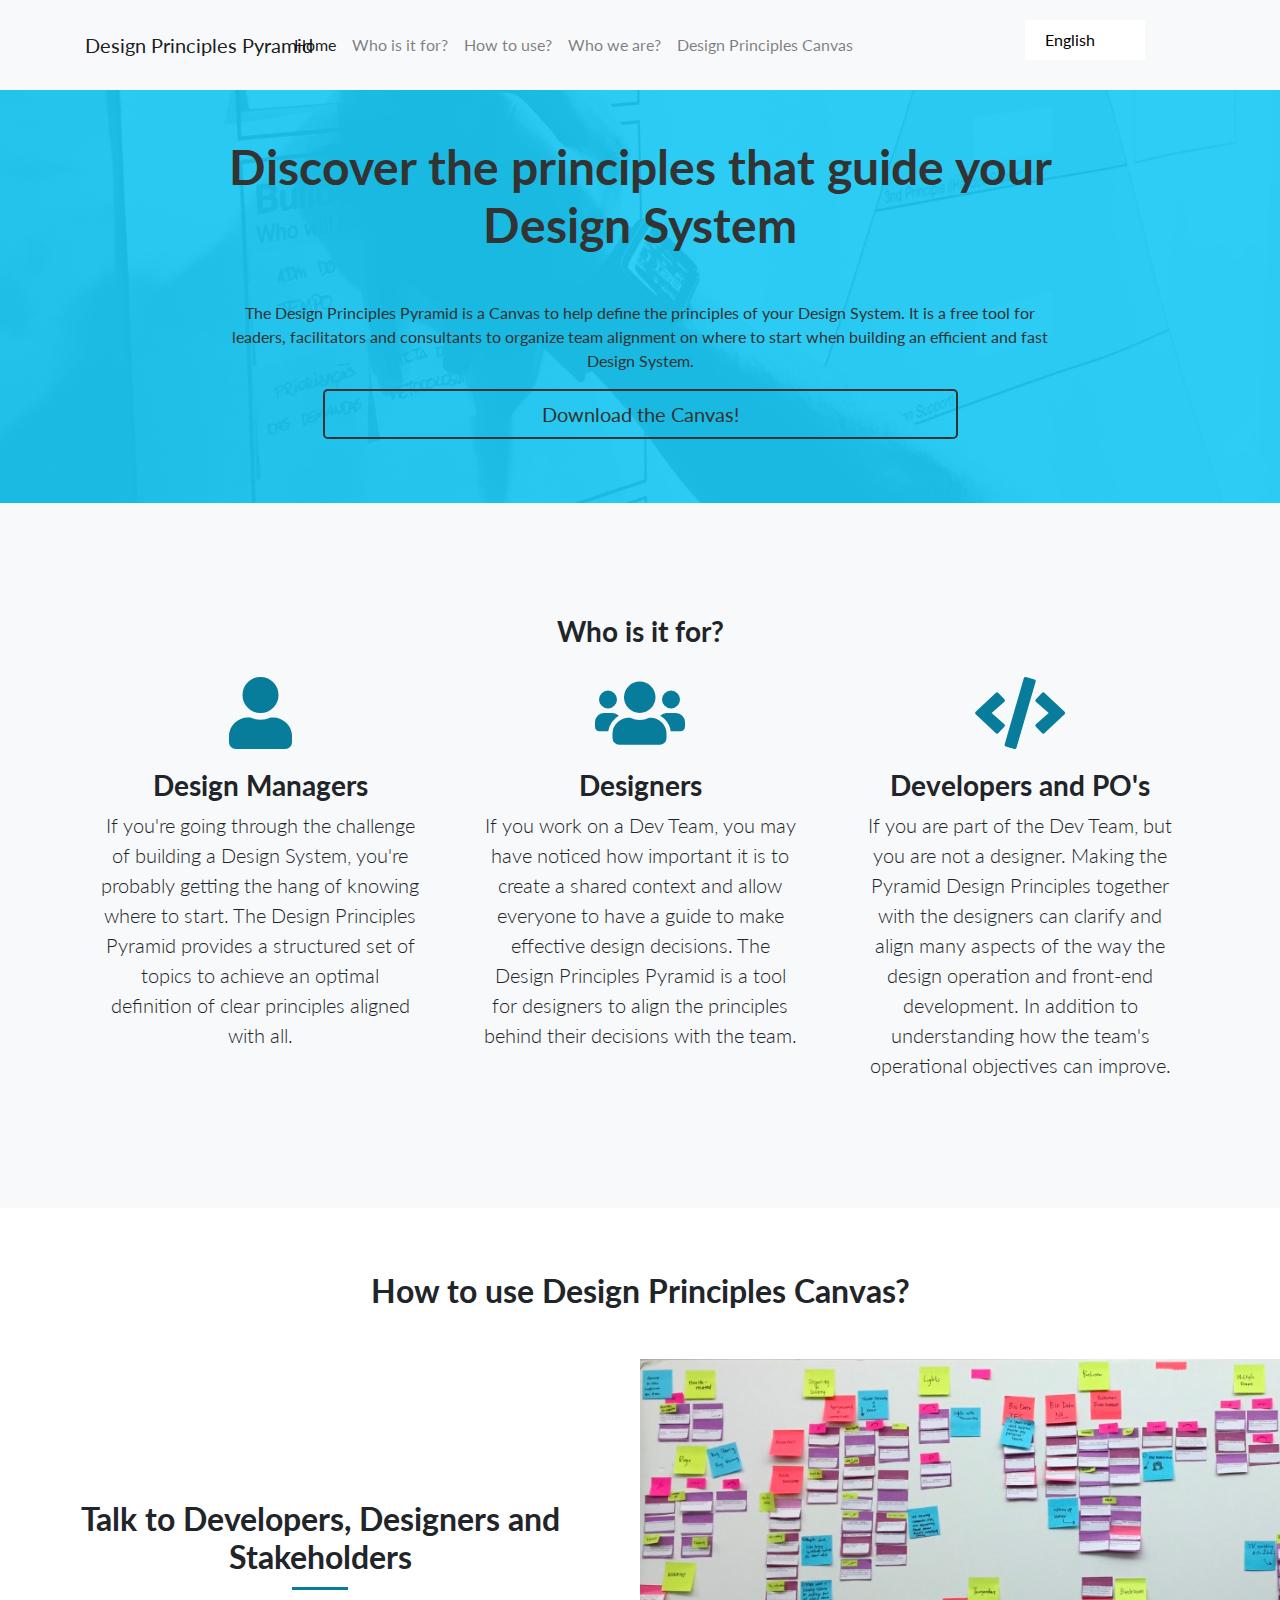
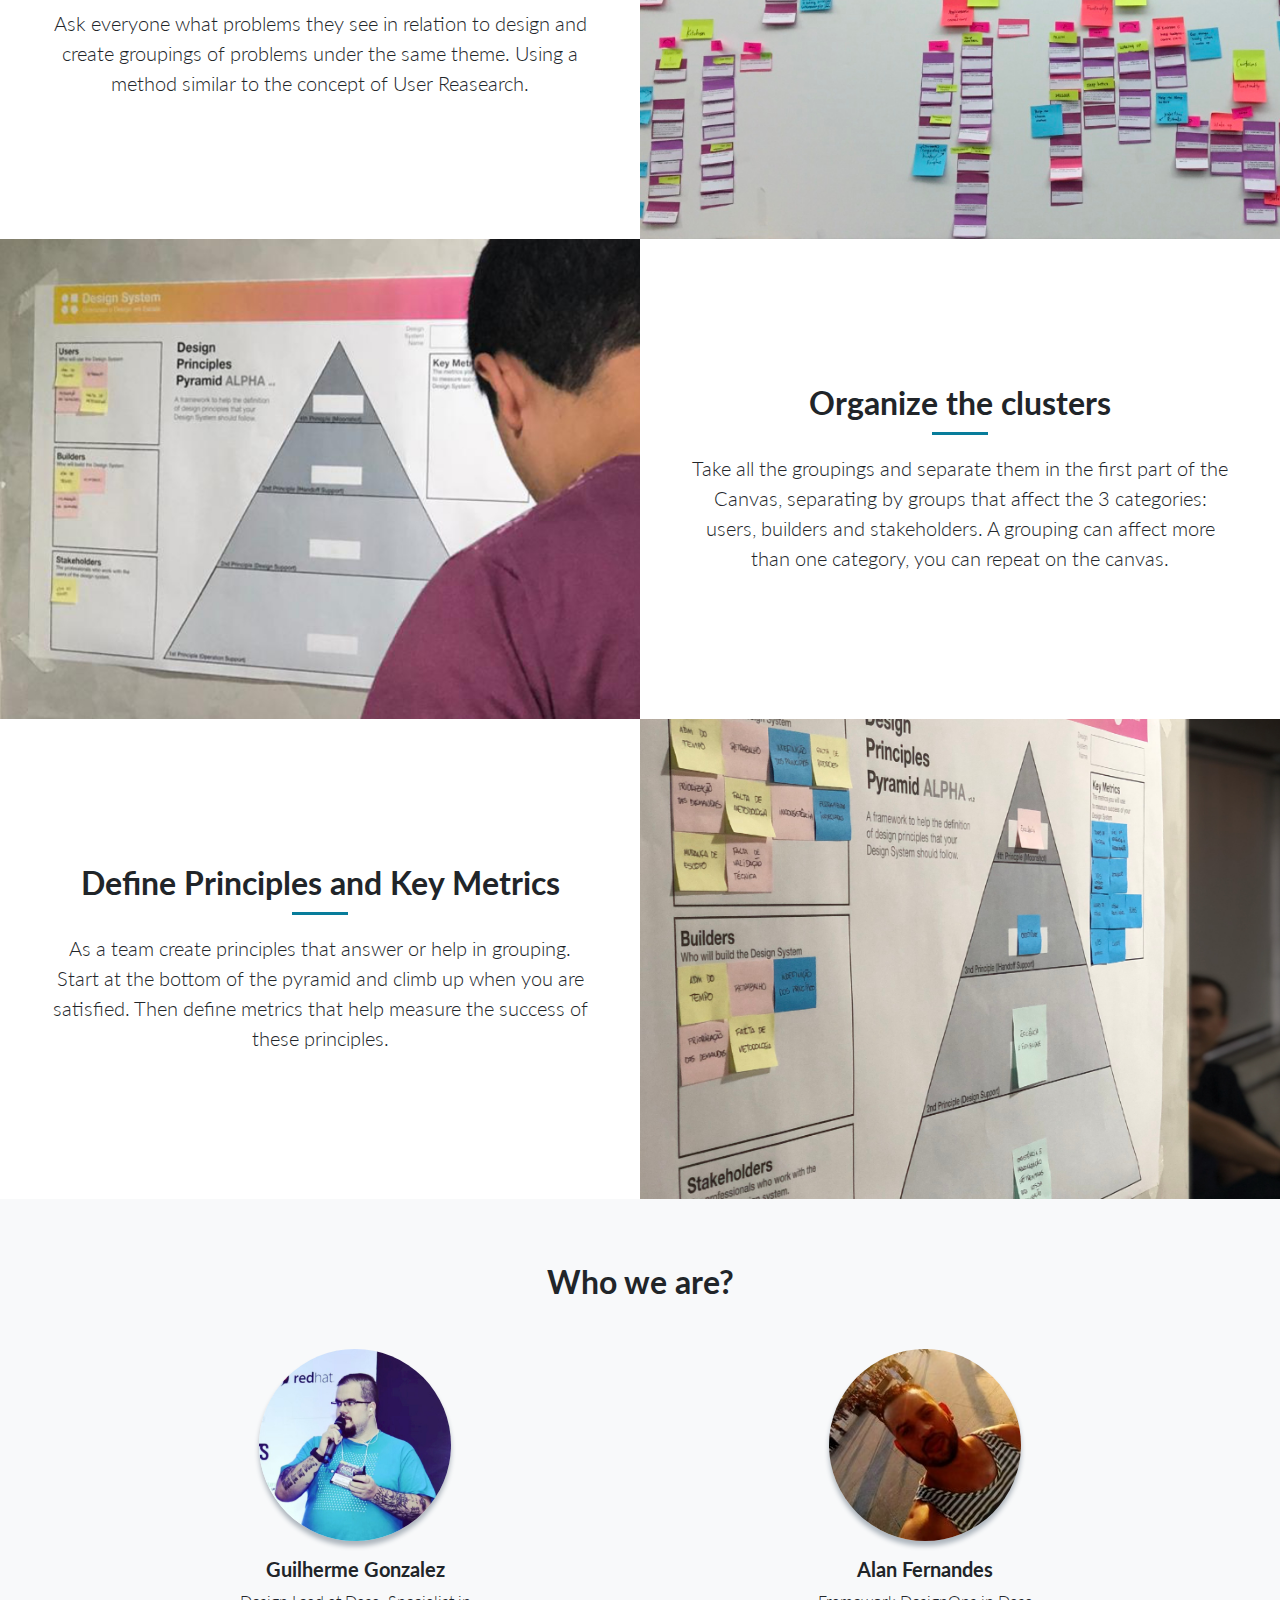
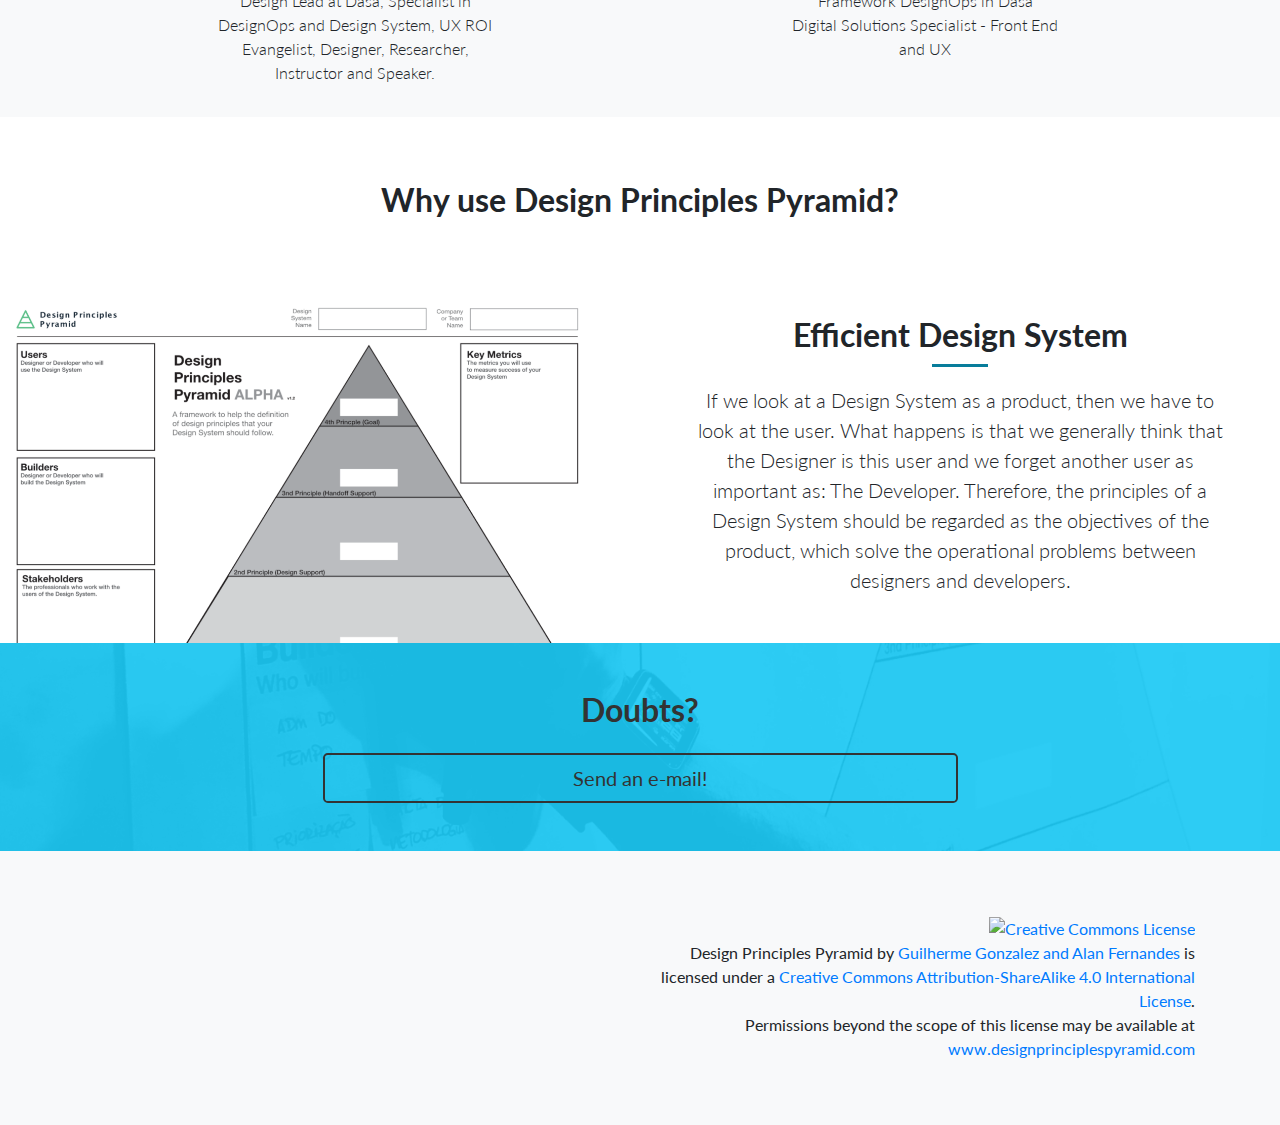
==== index-en.html @ 4b4b2356 "Small Typo Correction" ====
<!DOCTYPE html>
<html lang="en">

<head>

  <meta charset="utf-8">
  <meta name="viewport" content="width=device-width, initial-scale=1, shrink-to-fit=no">
  <meta name="description" content="">
  <meta name="author" content="">

  <title>Design Principles Pyramid</title>

  <!-- Bootstrap core CSS -->
  <link href="vendor/bootstrap/css/bootstrap.min.css" rel="stylesheet">

  <!-- Custom fonts for this template -->
  <link href="vendor/fontawesome-free/css/all.min.css" rel="stylesheet">
  <link href="vendor/simple-line-icons/css/simple-line-icons.css" rel="stylesheet" type="text/css">
  <link href="https://fonts.googleapis.com/css?family=Lato:300,400,700,300italic,400italic,700italic" rel="stylesheet" type="text/css">

  <!-- Custom styles for this template -->
  <link href="css/landing-page.min.css" rel="stylesheet">

</head>

<body>

  <!-- Navigation -->
  <nav class="navbar navbar-light bg-light static-top">
    <div class="container">
      
      <!-- START MENU NAVBAR -->
      <nav class="navbar navbar-expand-lg navbar-light bg-light">
          <a class="navbar-brand" href="#" title="Design Principles Pyramid">Design Principles Pyramid </a>

          <button class="navbar-toggler" type="button" data-toggle="collapse" data-target="#navbarNav" aria-controls="navbarNav" aria-expanded="false" aria-label="Toggle navigation">
            <span class="navbar-toggler-icon"></span>
          </button>
          <div class="collapse navbar-collapse" id="navbarNav">
            <ul class="navbar-nav">
              <li class="nav-item active">
                <a class="nav-link scroll" href="#Home" title="Home">Home <span class="sr-only">(current)</span></a>
              </li>
              <li class="nav-item">
                <a class="nav-link scroll" href="#WhoIsItFor" title="Who Is It For">Who is it for?</a>
              </li>
              <li class="nav-item">
                <a class="nav-link scroll" href="#RunTheTeamCanvas" title="Run The Team Canvas Session">How to use?</a>
              </li>
              <li class="nav-item">
                <a class="nav-link scroll" href="#WhoAreWe" title="Who are we">Who we are?</a>
              </li>
              <li class="nav-item">
                <a class="nav-link scroll" href="#DesignPrinciplesCanvas" title="Design Principles Canvas">Design Principles Canvas</a>
              </li>
            </ul>
          </div>          
          <ul class="languagepicker">
            <a href="index-en.html"><li>English</li></a>
            <a href="index.html"><li>Portuguese</li></a>
          </ul>
      </nav>
      <!-- END MENU NAVBAR -->

    </div>
  </nav>

  <!-- Masthead -->
  <header class="masthead text-white text-center" id="Home">
    <div class="overlay"></div>
    <div class="container">
      <div class="row">
        <div class="col-xl-9 mx-auto">
          <h1 class="mb-5">Discover the principles that guide your Design System</h1>
          <p>The Design Principles Pyramid is a Canvas to help define the principles of your Design System. It is a free tool for leaders, facilitators and consultants to organize team alignment on where to start when building an efficient and fast Design System.</p>     
        </div>
        <div class="col-md-10 col-lg-8 col-xl-7 mx-auto">
          <form>
            <div class="form-row">
              <div class="col-12 col-md-12">
                <a class="btn btn-block btn-lg btn-primary" target="_blank" href="https://www.dropbox.com/sh/3nd4alotofwkqlc/AADh7vKGrW1zFBI37bjqdGcra?dl=0">Download the Canvas!</a>
              </div>
            </div>
          </form>
        </div>
      </div>
    </div>
  </header>

  <!-- Icons Grid -->
  <section class="features-icons bg-light text-center" id="WhoIsItFor">
    <div class="container">
      <div class="row">
        <div class="col-lg-12">
            <h3>Who is it for?<br /></h3>
        </div>
      </div>
      <div class="row">
        <div class="col-lg-4">
          <div class="features-icons-item mx-auto mb-5 mb-lg-0 mb-lg-3">
            <div class="features-icons-icon d-flex">
              <i class="fas fa-user m-auto text-primary"></i>
            </div>
            <h3>Design Managers</h3>
            <p class="lead mb-0">If you're going through the challenge of building a Design System, you're probably getting the hang of knowing where to start. The Design Principles Pyramid provides a structured set of topics to achieve an optimal definition of clear principles aligned with all.</p>
          </div>
        </div>
        <div class="col-lg-4">
          <div class="features-icons-item mx-auto mb-5 mb-lg-0 mb-lg-3">
            <div class="features-icons-icon d-flex">
              <i class="fas fa-users m-auto text-primary"></i>
            </div>
            <h3>Designers</h3>
            <p class="lead mb-0">If you work on a Dev Team, you may have noticed how important it is to create a shared context and allow everyone to have a guide to make effective design decisions. The Design Principles Pyramid is a tool for designers to align the principles behind their decisions with the team.</p>
          </div>
        </div>
        <div class="col-lg-4">
          <div class="features-icons-item mx-auto mb-0 mb-lg-3">
            <div class="features-icons-icon d-flex">
              <i class="fas fa-code m-auto text-primary"></i>
            </div>
            <h3>Developers and PO's</h3>
            <p class="lead mb-0">If you are part of the Dev Team, but you are not a designer. Making the Pyramid Design Principles together with the designers can clarify and align many aspects of the way the design operation and front-end development. In addition to understanding how the team's operational objectives can improve.</p>
          </div>
        </div>
      </div>
    </div>
  </section>

  <!-- Image Showcases -->
  <section class="showcase text-center" id="RunTheTeamCanvas">
    <div class="container-fluid p-0">
        <h2 class="mb-5">How to use Design Principles Canvas?</h2>
      <div class="row no-gutters">
        <div class="col-lg-6 order-lg-2 text-white showcase-img" style="background-image: url('img/meeting1.jpg');"></div>
        <div class="col-lg-6 order-lg-1 my-auto showcase-text">
          <h2>Talk to Developers, Designers and Stakeholders<div class="makerline"></div></h2>
          <p class="lead mb-0">Ask everyone what problems they see in relation to design and create groupings of problems under the same theme. Using a method similar to the concept of User Reasearch.</p>
        </div>
      </div>
      <div class="row no-gutters">
        <div class="col-lg-6 text-white showcase-img" style="background-image: url('img/team.jpg');"></div>
        <div class="col-lg-6 my-auto showcase-text">
          <h2>Organize the clusters<div class="makerline"></div></h2>
          <p class="lead mb-0">Take all the groupings and separate them in the first part of the Canvas, separating by groups that affect the 3 categories: users, builders and stakeholders. A grouping can affect more than one category, you can repeat on the canvas.</p>
        </div>
      </div>
      <div class="row no-gutters">
        <div class="col-lg-6 order-lg-2 text-white showcase-img" style="background-image: url('img/training.jpg');"></div>
        <div class="col-lg-6 order-lg-1 my-auto showcase-text">
          <h2>Define Principles and Key Metrics<div class="makerline"></div></h2>
          <p class="lead mb-0">As a team create principles that answer or help in grouping. Start at the bottom of the pyramid and climb up when you are satisfied. Then define metrics that help measure the success of these principles.</p>
        </div>
      </div>
    </div>
  </section>

  <!-- Testimonials -->
  <section class="testimonials text-center bg-light" id="WhoAreWe">
    <div class="container">
      <h2 class="mb-5">Who we are?</h2>
      <div class="row">
        <div class="col-lg-6">
          <div class="testimonial-item mx-auto mb-5 mb-lg-0">
              <img class="img-fluid rounded-circle mb-3" src="img/gui.jpeg" alt="Guilherme Gonzalez">
              <h5>Guilherme Gonzalez</h5>
              <p class="font-weight-light mb-0">Design Lead at Dasa, Specialist in DesignOps and Design System, UX ROI Evangelist, Designer, Researcher, Instructor and Speaker.</p>
          </div>
        </div>
        <div class="col-lg-6">
          <div class="testimonial-item mx-auto mb-5 mb-lg-0">
            <img class="img-fluid rounded-circle mb-3" src="img/alan.jpeg" alt="Alan Fernandes">
            <h5>Alan Fernandes</h5>
            <p class="font-weight-light mb-0">Framework DesignOps in Dasa </br> Digital Solutions Specialist - Front End and UX</p>
          </div>
        </div>
        
      </div>
    </div>
  </section>

  <!-- Image Design Principles Canvas -->
  <section class="ds-canvas text-center" id="DesignPrinciplesCanvas">
      <div class="container-fluid p-0">
        <h2 class="mb-5">Why use Design Principles Pyramid?</h2>
        
        <div class="row no-gutters">
          <div class="col-lg-6 text-white showcase-img" style="background-image: url('img/dpp.png'); background-size: 90%; background-repeat: no-repeat; background-position: 10px 35px;"></div>
          <div class="col-lg-6 my-auto showcase-text">
            <h2>Efficient Design System<div class="makerline"></div></h2>
            <p class="lead mb-0">If we look at a Design System as a product, then we have to look at the user. What happens is that we generally think that the Designer is this user and we forget another user as important as: The Developer. Therefore, the principles of a Design System should be regarded as the objectives of the product, which solve the operational problems between designers and developers.</p>
          </div>
        </div>
       
      </div>
    </section>

  <!-- Call to Action -->
  <section class="call-to-action text-white text-center">
    <div class="overlay"></div>
    <div class="container">
      <div class="row">
        <div class="col-xl-9 mx-auto">
          <h2 class="mb-4">Doubts?</h2>
        </div>
        <div class="col-md-10 col-lg-8 col-xl-7 mx-auto">
          <form>
            <div class="form-row">
              <div class="col-12 col-md-12">
                <a href="mailto:guiperezgo@gmail.com" class="btn btn-block btn-lg btn-primary" target="_top">Send an e-mail!</a>              </div>
            </div>
          </form>
        </div>
      </div>
    </div>
  </section>

  <!-- Footer -->
  <footer class="footer bg-light">
    <div class="container">
      <div class="row">
        <div class="col-lg-6 h-100 text-center text-lg-left my-auto">
        </div>
        <div class="col-lg-6 h-100 text-center text-lg-right my-auto">
          <a rel="license" href="http://creativecommons.org/licenses/by-sa/4.0/"><img alt="Creative Commons License" style="border-width:0" src="https://i.creativecommons.org/l/by-sa/4.0/88x31.png" /></a><br /><span xmlns:dct="http://purl.org/dc/terms/" href="http://purl.org/dc/dcmitype/StillImage" property="dct:title" rel="dct:type">Design Principles Pyramid</span> by <a xmlns:cc="http://creativecommons.org/ns#" href="www.designprinciplespyramid.com" property="cc:attributionName" rel="cc:attributionURL">Guilherme Gonzalez and Alan Fernandes</a> is licensed under a <a rel="license" href="http://creativecommons.org/licenses/by-sa/4.0/">Creative Commons Attribution-ShareAlike 4.0 International License</a>.<br />Permissions beyond the scope of this license may be available at <a xmlns:cc="http://creativecommons.org/ns#" href="www.designprinciplespyramid.com" rel="cc:morePermissions">www.designprinciplespyramid.com</a>
        </div>
      </div>
    </div>
  </footer>


  <!-- Bootstrap core JavaScript -->
  <script>
      // Ancora Links for Menu Principal

      $(document).ready(function() {
        $(".scroll").click(function(e){
        event.preventDefault();
        $('html,body').animate({scrollTop:$(this.hash).offset().top},1000);
        });
      });

      
  </script>
    
  <script src="vendor/jquery/jquery.min.js"></script>
  <script src="vendor/bootstrap/js/bootstrap.bundle.min.js"></script>

  
</body>

</html>
---- vendor/simple-line-icons/css/simple-line-icons.css ----
@font-face {
  font-family: 'simple-line-icons';
  src: url('../fonts/Simple-Line-Icons.eot?v=2.4.0');
  src: url('../fonts/Simple-Line-Icons.eot?v=2.4.0#iefix') format('embedded-opentype'), url('../fonts/Simple-Line-Icons.woff2?v=2.4.0') format('woff2'), url('../fonts/Simple-Line-Icons.ttf?v=2.4.0') format('truetype'), url('../fonts/Simple-Line-Icons.woff?v=2.4.0') format('woff'), url('../fonts/Simple-Line-Icons.svg?v=2.4.0#simple-line-icons') format('svg');
  font-weight: normal;
  font-style: normal;
}
/*
 Use the following CSS code if you want to have a class per icon.
 Instead of a list of all class selectors, you can use the generic [class*="icon-"] selector, but it's slower:
*/
.icon-user,
.icon-people,
.icon-user-female,
.icon-user-follow,
.icon-user-following,
.icon-user-unfollow,
.icon-login,
.icon-logout,
.icon-emotsmile,
.icon-phone,
.icon-call-end,
.icon-call-in,
.icon-call-out,
.icon-map,
.icon-location-pin,
.icon-direction,
.icon-directions,
.icon-compass,
.icon-layers,
.icon-menu,
.icon-list,
.icon-options-vertical,
.icon-options,
.icon-arrow-down,
.icon-arrow-left,
.icon-arrow-right,
.icon-arrow-up,
.icon-arrow-up-circle,
.icon-arrow-left-circle,
.icon-arrow-right-circle,
.icon-arrow-down-circle,
.icon-check,
.icon-clock,
.icon-plus,
.icon-minus,
.icon-close,
.icon-event,
.icon-exclamation,
.icon-organization,
.icon-trophy,
.icon-screen-smartphone,
.icon-screen-desktop,
.icon-plane,
.icon-notebook,
.icon-mustache,
.icon-mouse,
.icon-magnet,
.icon-energy,
.icon-disc,
.icon-cursor,
.icon-cursor-move,
.icon-crop,
.icon-chemistry,
.icon-speedometer,
.icon-shield,
.icon-screen-tablet,
.icon-magic-wand,
.icon-hourglass,
.icon-graduation,
.icon-ghost,
.icon-game-controller,
.icon-fire,
.icon-eyeglass,
.icon-envelope-open,
.icon-envelope-letter,
.icon-bell,
.icon-badge,
.icon-anchor,
.icon-wallet,
.icon-vector,
.icon-speech,
.icon-puzzle,
.icon-printer,
.icon-present,
.icon-playlist,
.icon-pin,
.icon-picture,
.icon-handbag,
.icon-globe-alt,
.icon-globe,
.icon-folder-alt,
.icon-folder,
.icon-film,
.icon-feed,
.icon-drop,
.icon-drawer,
.icon-docs,
.icon-doc,
.icon-diamond,
.icon-cup,
.icon-calculator,
.icon-bubbles,
.icon-briefcase,
.icon-book-open,
.icon-basket-loaded,
.icon-basket,
.icon-bag,
.icon-action-undo,
.icon-action-redo,
.icon-wrench,
.icon-umbrella,
.icon-trash,
.icon-tag,
.icon-support,
.icon-frame,
.icon-size-fullscreen,
.icon-size-actual,
.icon-shuffle,
.icon-share-alt,
.icon-share,
.icon-rocket,
.icon-question,
.icon-pie-chart,
.icon-pencil,
.icon-note,
.icon-loop,
.icon-home,
.icon-grid,
.icon-graph,
.icon-microphone,
.icon-music-tone-alt,
.icon-music-tone,
.icon-earphones-alt,
.icon-earphones,
.icon-equalizer,
.icon-like,
.icon-dislike,
.icon-control-start,
.icon-control-rewind,
.icon-control-play,
.icon-control-pause,
.icon-control-forward,
.icon-control-end,
.icon-volume-1,
.icon-volume-2,
.icon-volume-off,
.icon-calendar,
.icon-bulb,
.icon-chart,
.icon-ban,
.icon-bubble,
.icon-camrecorder,
.icon-camera,
.icon-cloud-download,
.icon-cloud-upload,
.icon-envelope,
.icon-eye,
.icon-flag,
.icon-heart,
.icon-info,
.icon-key,
.icon-link,
.icon-lock,
.icon-lock-open,
.icon-magnifier,
.icon-magnifier-add,
.icon-magnifier-remove,
.icon-paper-clip,
.icon-paper-plane,
.icon-power,
.icon-refresh,
.icon-reload,
.icon-settings,
.icon-star,
.icon-symbol-female,
.icon-symbol-male,
.icon-target,
.icon-credit-card,
.icon-paypal,
.icon-social-tumblr,
.icon-social-twitter,
.icon-social-facebook,
.icon-social-instagram,
.icon-social-linkedin,
.icon-social-pinterest,
.icon-social-github,
.icon-social-google,
.icon-social-reddit,
.icon-social-skype,
.icon-social-dribbble,
.icon-social-behance,
.icon-social-foursqare,
.icon-social-soundcloud,
.icon-social-spotify,
.icon-social-stumbleupon,
.icon-social-youtube,
.icon-social-dropbox,
.icon-social-vkontakte,
.icon-social-steam {
  font-family: 'simple-line-icons';
  speak: none;
  font-style: normal;
  font-weight: normal;
  font-variant: normal;
  text-transform: none;
  line-height: 1;
  /* Better Font Rendering =========== */
  -webkit-font-smoothing: antialiased;
  -moz-osx-font-smoothing: grayscale;
}
.icon-user:before {
  content: "\e005";
}
.icon-people:before {
  content: "\e001";
}
.icon-user-female:before {
  content: "\e000";
}
.icon-user-follow:before {
  content: "\e002";
}
.icon-user-following:before {
  content: "\e003";
}
.icon-user-unfollow:before {
  content: "\e004";
}
.icon-login:before {
  content: "\e066";
}
.icon-logout:before {
  content: "\e065";
}
.icon-emotsmile:before {
  content: "\e021";
}
.icon-phone:before {
  content: "\e600";
}
.icon-call-end:before {
  content: "\e048";
}
.icon-call-in:before {
  content: "\e047";
}
.icon-call-out:before {
  content: "\e046";
}
.icon-map:before {
  content: "\e033";
}
.icon-location-pin:before {
  content: "\e096";
}
.icon-direction:before {
  content: "\e042";
}
.icon-directions:before {
  content: "\e041";
}
.icon-compass:before {
  content: "\e045";
}
.icon-layers:before {
  content: "\e034";
}
.icon-menu:before {
  content: "\e601";
}
.icon-list:before {
  content: "\e067";
}
.icon-options-vertical:before {
  content: "\e602";
}
.icon-options:before {
  content: "\e603";
}
.icon-arrow-down:before {
  content: "\e604";
}
.icon-arrow-left:before {
  content: "\e605";
}
.icon-arrow-right:before {
  content: "\e606";
}
.icon-arrow-up:before {
  content: "\e607";
}
.icon-arrow-up-circle:before {
  content: "\e078";
}
.icon-arrow-left-circle:before {
  content: "\e07a";
}
.icon-arrow-right-circle:before {
  content: "\e079";
}
.icon-arrow-down-circle:before {
  content: "\e07b";
}
.icon-check:before {
  content: "\e080";
}
.icon-clock:before {
  content: "\e081";
}
.icon-plus:before {
  content: "\e095";
}
.icon-minus:before {
  content: "\e615";
}
.icon-close:before {
  content: "\e082";
}
.icon-event:before {
  content: "\e619";
}
.icon-exclamation:before {
  content: "\e617";
}
.icon-organization:before {
  content: "\e616";
}
.icon-trophy:before {
  content: "\e006";
}
.icon-screen-smartphone:before {
  content: "\e010";
}
.icon-screen-desktop:before {
  content: "\e011";
}
.icon-plane:before {
  content: "\e012";
}
.icon-notebook:before {
  content: "\e013";
}
.icon-mustache:before {
  content: "\e014";
}
.icon-mouse:before {
  content: "\e015";
}
.icon-magnet:before {
  content: "\e016";
}
.icon-energy:before {
  content: "\e020";
}
.icon-disc:before {
  content: "\e022";
}
.icon-cursor:before {
  content: "\e06e";
}
.icon-cursor-move:before {
  content: "\e023";
}
.icon-crop:before {
  content: "\e024";
}
.icon-chemistry:before {
  content: "\e026";
}
.icon-speedometer:before {
  content: "\e007";
}
.icon-shield:before {
  content: "\e00e";
}
.icon-screen-tablet:before {
  content: "\e00f";
}
.icon-magic-wand:before {
  content: "\e017";
}
.icon-hourglass:before {
  content: "\e018";
}
.icon-graduation:before {
  content: "\e019";
}
.icon-ghost:before {
  content: "\e01a";
}
.icon-game-controller:before {
  content: "\e01b";
}
.icon-fire:before {
  content: "\e01c";
}
.icon-eyeglass:before {
  content: "\e01d";
}
.icon-envelope-open:before {
  content: "\e01e";
}
.icon-envelope-letter:before {
  content: "\e01f";
}
.icon-bell:before {
  content: "\e027";
}
.icon-badge:before {
  content: "\e028";
}
.icon-anchor:before {
  content: "\e029";
}
.icon-wallet:before {
  content: "\e02a";
}
.icon-vector:before {
  content: "\e02b";
}
.icon-speech:before {
  content: "\e02c";
}
.icon-puzzle:before {
  content: "\e02d";
}
.icon-printer:before {
  content: "\e02e";
}
.icon-present:before {
  content: "\e02f";
}
.icon-playlist:before {
  content: "\e030";
}
.icon-pin:before {
  content: "\e031";
}
.icon-picture:before {
  content: "\e032";
}
.icon-handbag:before {
  content: "\e035";
}
.icon-globe-alt:before {
  content: "\e036";
}
.icon-globe:before {
  content: "\e037";
}
.icon-folder-alt:before {
  content: "\e039";
}
.icon-folder:before {
  content: "\e089";
}
.icon-film:before {
  content: "\e03a";
}
.icon-feed:before {
  content: "\e03b";
}
.icon-drop:before {
  content: "\e03e";
}
.icon-drawer:before {
  content: "\e03f";
}
.icon-docs:before {
  content: "\e040";
}
.icon-doc:before {
  content: "\e085";
}
.icon-diamond:before {
  content: "\e043";
}
.icon-cup:before {
  content: "\e044";
}
.icon-calculator:before {
  content: "\e049";
}
.icon-bubbles:before {
  content: "\e04a";
}
.icon-briefcase:before {
  content: "\e04b";
}
.icon-book-open:before {
  content: "\e04c";
}
.icon-basket-loaded:before {
  content: "\e04d";
}
.icon-basket:before {
  content: "\e04e";
}
.icon-bag:before {
  content: "\e04f";
}
.icon-action-undo:before {
  content: "\e050";
}
.icon-action-redo:before {
  content: "\e051";
}
.icon-wrench:before {
  content: "\e052";
}
.icon-umbrella:before {
  content: "\e053";
}
.icon-trash:before {
  content: "\e054";
}
.icon-tag:before {
  content: "\e055";
}
.icon-support:before {
  content: "\e056";
}
.icon-frame:before {
  content: "\e038";
}
.icon-size-fullscreen:before {
  content: "\e057";
}
.icon-size-actual:before {
  content: "\e058";
}
.icon-shuffle:before {
  content: "\e059";
}
.icon-share-alt:before {
  content: "\e05a";
}
.icon-share:before {
  content: "\e05b";
}
.icon-rocket:before {
  content: "\e05c";
}
.icon-question:before {
  content: "\e05d";
}
.icon-pie-chart:before {
  content: "\e05e";
}
.icon-pencil:before {
  content: "\e05f";
}
.icon-note:before {
  content: "\e060";
}
.icon-loop:before {
  content: "\e064";
}
.icon-home:before {
  content: "\e069";
}
.icon-grid:before {
  content: "\e06a";
}
.icon-graph:before {
  content: "\e06b";
}
.icon-microphone:before {
  content: "\e063";
}
.icon-music-tone-alt:before {
  content: "\e061";
}
.icon-music-tone:before {
  content: "\e062";
}
.icon-earphones-alt:before {
  content: "\e03c";
}
.icon-earphones:before {
  content: "\e03d";
}
.icon-equalizer:before {
  content: "\e06c";
}
.icon-like:before {
  content: "\e068";
}
.icon-dislike:before {
  content: "\e06d";
}
.icon-control-start:before {
  content: "\e06f";
}
.icon-control-rewind:before {
  content: "\e070";
}
.icon-control-play:before {
  content: "\e071";
}
.icon-control-pause:before {
  content: "\e072";
}
.icon-control-forward:before {
  content: "\e073";
}
.icon-control-end:before {
  content: "\e074";
}
.icon-volume-1:before {
  content: "\e09f";
}
.icon-volume-2:before {
  content: "\e0a0";
}
.icon-volume-off:before {
  content: "\e0a1";
}
.icon-calendar:before {
  content: "\e075";
}
.icon-bulb:before {
  content: "\e076";
}
.icon-chart:before {
  content: "\e077";
}
.icon-ban:before {
  content: "\e07c";
}
.icon-bubble:before {
  content: "\e07d";
}
.icon-camrecorder:before {
  content: "\e07e";
}
.icon-camera:before {
  content: "\e07f";
}
.icon-cloud-download:before {
  content: "\e083";
}
.icon-cloud-upload:before {
  content: "\e084";
}
.icon-envelope:before {
  content: "\e086";
}
.icon-eye:before {
  content: "\e087";
}
.icon-flag:before {
  content: "\e088";
}
.icon-heart:before {
  content: "\e08a";
}
.icon-info:before {
  content: "\e08b";
}
.icon-key:before {
  content: "\e08c";
}
.icon-link:before {
  content: "\e08d";
}
.icon-lock:before {
  content: "\e08e";
}
.icon-lock-open:before {
  content: "\e08f";
}
.icon-magnifier:before {
  content: "\e090";
}
.icon-magnifier-add:before {
  content: "\e091";
}
.icon-magnifier-remove:before {
  content: "\e092";
}
.icon-paper-clip:before {
  content: "\e093";
}
.icon-paper-plane:before {
  content: "\e094";
}
.icon-power:before {
  content: "\e097";
}
.icon-refresh:before {
  content: "\e098";
}
.icon-reload:before {
  content: "\e099";
}
.icon-settings:before {
  content: "\e09a";
}
.icon-star:before {
  content: "\e09b";
}
.icon-symbol-female:before {
  content: "\e09c";
}
.icon-symbol-male:before {
  content: "\e09d";
}
.icon-target:before {
  content: "\e09e";
}
.icon-credit-card:before {
  content: "\e025";
}
.icon-paypal:before {
  content: "\e608";
}
.icon-social-tumblr:before {
  content: "\e00a";
}
.icon-social-twitter:before {
  content: "\e009";
}
.icon-social-facebook:before {
  content: "\e00b";
}
.icon-social-instagram:before {
  content: "\e609";
}
.icon-social-linkedin:before {
  content: "\e60a";
}
.icon-social-pinterest:before {
  content: "\e60b";
}
.icon-social-github:before {
  content: "\e60c";
}
.icon-social-google:before {
  content: "\e60d";
}
.icon-social-reddit:before {
  content: "\e60e";
}
.icon-social-skype:before {
  content: "\e60f";
}
.icon-social-dribbble:before {
  content: "\e00d";
}
.icon-social-behance:before {
  content: "\e610";
}
.icon-social-foursqare:before {
  content: "\e611";
}
.icon-social-soundcloud:before {
  content: "\e612";
}
.icon-social-spotify:before {
  content: "\e613";
}
.icon-social-stumbleupon:before {
  content: "\e614";
}
.icon-social-youtube:before {
  content: "\e008";
}
.icon-social-dropbox:before {
  content: "\e00c";
}
.icon-social-vkontakte:before {
  content: "\e618";
}
.icon-social-steam:before {
  content: "\e620";
}
---- css/landing-page.min.css ----
/*!
 * Content Design Principles - SAO PAULO / BRASIL  - Landing Page v1.0
 * Copyright 2019 Design Principles
 * Autors: ALAN FERNANDES E GUILHERME GONZALEZ
 */
 body {
    font-family: Lato,'Helvetica Neue',Helvetica,Arial,sans-serif
}

h1,h2,h3,h4,h5,h6 {
    font-family: Lato,'Helvetica Neue',Helvetica,Arial,sans-serif;
    font-weight: 700
}

header.masthead {
    position: relative;
    background-color: #18C9F5;
    padding-bottom: 8rem;
}

header.masthead .overlay {
    position: absolute;
    background-color: #18C9F5;
    height: 100%;
    width: 100%;
    top: 0;
    left: 0;
    opacity: 0.1;
    background: url(../img/bg-banner-1.png) no-repeat center center;
    background-size: cover;
}

header.masthead h1 {
    font-size: 2rem;
    color: #333333;
}

header.masthead p{
    color: #333333;
}

.languagepicker {
	background-color: #FFF;
	display: inline-block;
	padding: 0;
	height: 40px;
	overflow: hidden;
	transition: all .3s ease;
	margin: 0 50px 10px 0;
	vertical-align: top;
	float: left;
}

.languagepicker:hover {
	/* don't forget the 1px border */
	height: 81px;
}

.languagepicker a{
	color: #000;
	text-decoration: none;
}

.languagepicker li {
	display: block;
	padding: 0px 20px;
	line-height: 40px;
	border-top: 1px solid #EEE;
}

.languagepicker li:hover{
	background-color: #EEE;
}

.languagepicker a:first-child li {
	border: none;
	background: #FFF !important;
}

.languagepicker li img {
	margin-right: 5px;
}

.roundborders {
	border-radius: 5px;
}

.large:hover {
	/* 
	don't forget the 1px border!
	The first language is 40px heigh, 
	the others are 41px
	*/
	height: 245px;
}

.form-control-lg {
    height: calc(1.5em + 1rem + 4px);
    padding: 0.5rem 1rem;
    font-size: 1.25rem;
    line-height: 1.5;
    border-radius: .3rem;
    border: 2px solid #333;
}

@media (min-width: 1382px)  {
    header.masthead {
        padding-top:12rem;
        padding-bottom: 12rem
    }

    header.masthead h1 {
        font-size: 3rem
    }

    .bg-light {
        background-color: #f8f9fa!important;
        padding: 0px;
        width: 100%;
        padding: 10px 0px;
    }
    
    .navbar-light .navbar-brand {
        color: rgba(0,0,0,.9);
        width: 185px;
    }
    
    .navbar-light .navbar-toggler{
        border: 0px;
    }

    .showcase .showcase-text, .ds-canvas .showcase-text  {
        padding:7rem
    }
}

@media (min-width: 320px)  {
    header.masthead {
        padding-top: 3rem;
        padding-bottom: 4rem;
    }

    header.masthead h1 {
        font-size: 3rem
    }

    .bg-light {
        background-color: #f8f9fa!important;
        padding: 0px;
        width: 100%;
        padding: 10px 0px;
    }
    
    .navbar-light .navbar-brand {
        color: rgba(0,0,0,.9);
        width: 185px;
    }
    
    .navbar-light .navbar-toggler{
        border: 0px;
    }

    .showcase .showcase-text, .ds-canvas .showcase-text  {
        padding:7rem
    }

    #DesignPrinciplesCanvas .showcase-img{
        background-image: url(img/team-canvas.png);
        background-size: 94% !important;
        background-repeat: no-repeat;
        background-position: 10px 35px;
        min-height: 17rem;
    }

    .showcase, .ds-canvas {
        padding-top: 4rem !important;
    }

    .testimonials {
        padding-top: 4rem;
        padding-bottom: 2rem;
    }

    .call-to-action {
        position: relative;
        background-color: #18C9F5;
        background-size: cover;
        padding-top: 3rem;
        padding-bottom: 3rem;
    }

}

.showcase .showcase-text, .ds-canvas .showcase-text {
    padding: 3rem
}

.showcase .showcase-img, .ds-canvas .showcase-img {
    min-height: 30rem;
    background-size: cover
}

.features-icons {
    padding-top: 7rem;
    padding-bottom: 7rem
}

.features-icons .features-icons-item {
    max-width: 20rem
}

.features-icons .features-icons-item .features-icons-icon {
    height: 7rem
}

.features-icons .features-icons-item .features-icons-icon i {
    font-size: 4.5rem
}

.features-icons .features-icons-item:hover .features-icons-icon i {
    font-size: 5rem
}

.testimonials .testimonial-item {
    max-width: 18rem
}

.testimonials .testimonial-item img {
    max-width: 12rem;
    -webkit-box-shadow: 0 5px 5px 0 #adb5bd;
    box-shadow: 0 5px 5px 0 #adb5bd
}

.call-to-action .overlay {position: absolute;background-color: #18C9F5;height: 100%;width: 100%;top: 0;left: 0;opacity: 0.1;background: url(../img/bg-banner-1.png) no-repeat center center;background-size: cover;}

footer.footer {
    padding-top: 4rem;
    padding-bottom: 4rem
}


/* AJUSTES ESPECIFICOS */
.btn-primary {
    color: #333;
    background-color: transparent;
    border: 2px solid #333;
}

.btn-primary:hover {
    color: #fff;
    background-color: #087D9B;
    border-color: #087D9B;
}

.text-primary {
    color: #087D9B !important;
}

.showcase .showcase-text .makerline, .ds-canvas .showcase-text .makerline{
    background-color: #087D9B;
    width: 56px;
    height: 3px;
    margin-top: 10px !important;
    margin-bottom: 18px !important;
    margin: 0 auto;
}

.call-to-action .mb-4, .call-to-action .my-4 {
    margin-bottom: 1.5rem!important;
    color: #333;
}

.footer .list-inline{
    display: none;
}

.footer .list-inline a{
    color: #333;
}

@media (min-width: 1380px)  {

    .navbar-light .navbar-brand {
        color: rgba(0,0,0,.9);
        width: 231px;
        margin-right: 80px;
    }

    .navbar-light .navbar-toggler{
        border: inherit;
    }

    .bg-light {
        width: 100%;
    }

    header.masthead {
        padding-top: 12rem;
        padding-bottom: 12rem;
    }

    #DesignPrinciplesCanvas .showcase-img{
        background-image: url(img/team-canvas.png);
        background-repeat: no-repeat;
        background-position: 10px 35px;
        height: 500px;
    }

    .ds-canvas {
        padding-top: 7rem !important;
        padding-bottom: 5rem;
        min-height: 800px !important;
    }

    .call-to-action {
        position: relative;
        background-color: #18C9F5;
        background-size: cover;
        padding-top: 7rem;
        padding-bottom: 7rem;
    }

    .testimonials {
        padding-top: 4rem;
        padding-bottom: 2rem;
    }

}
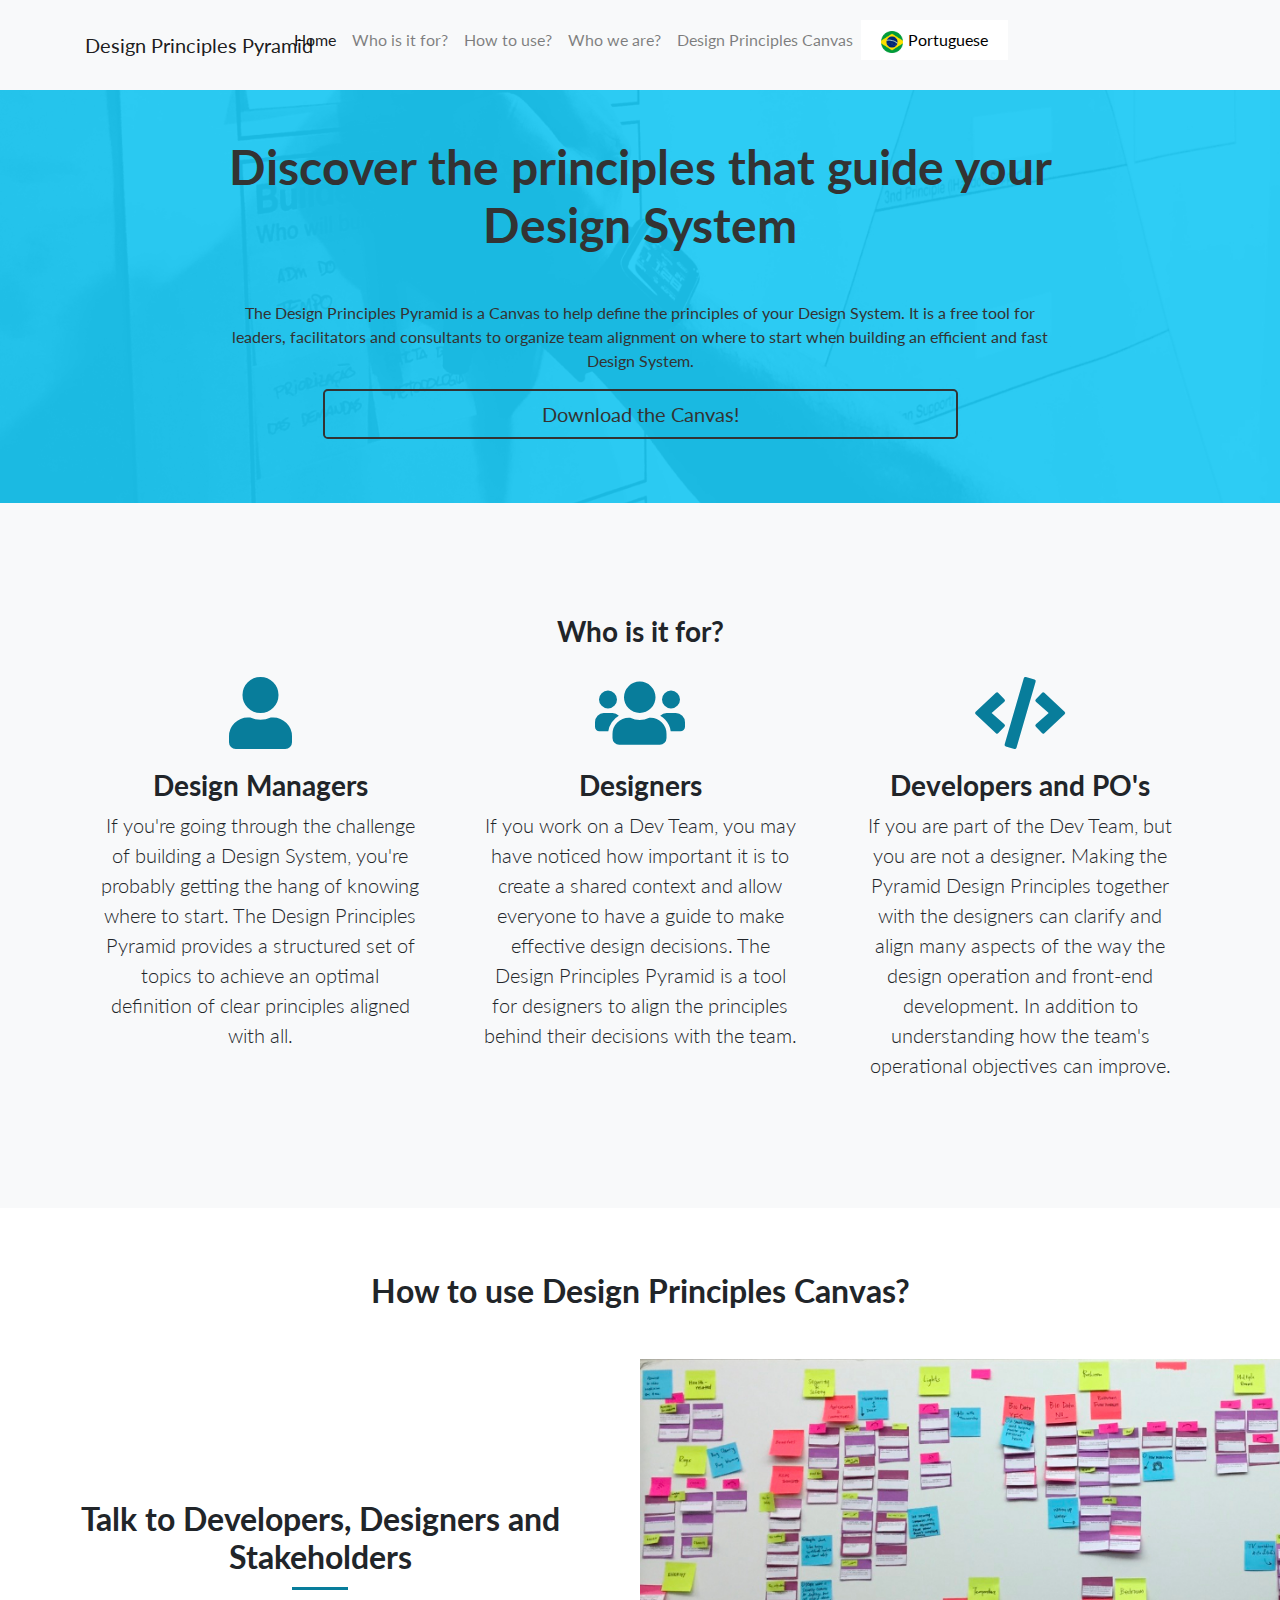
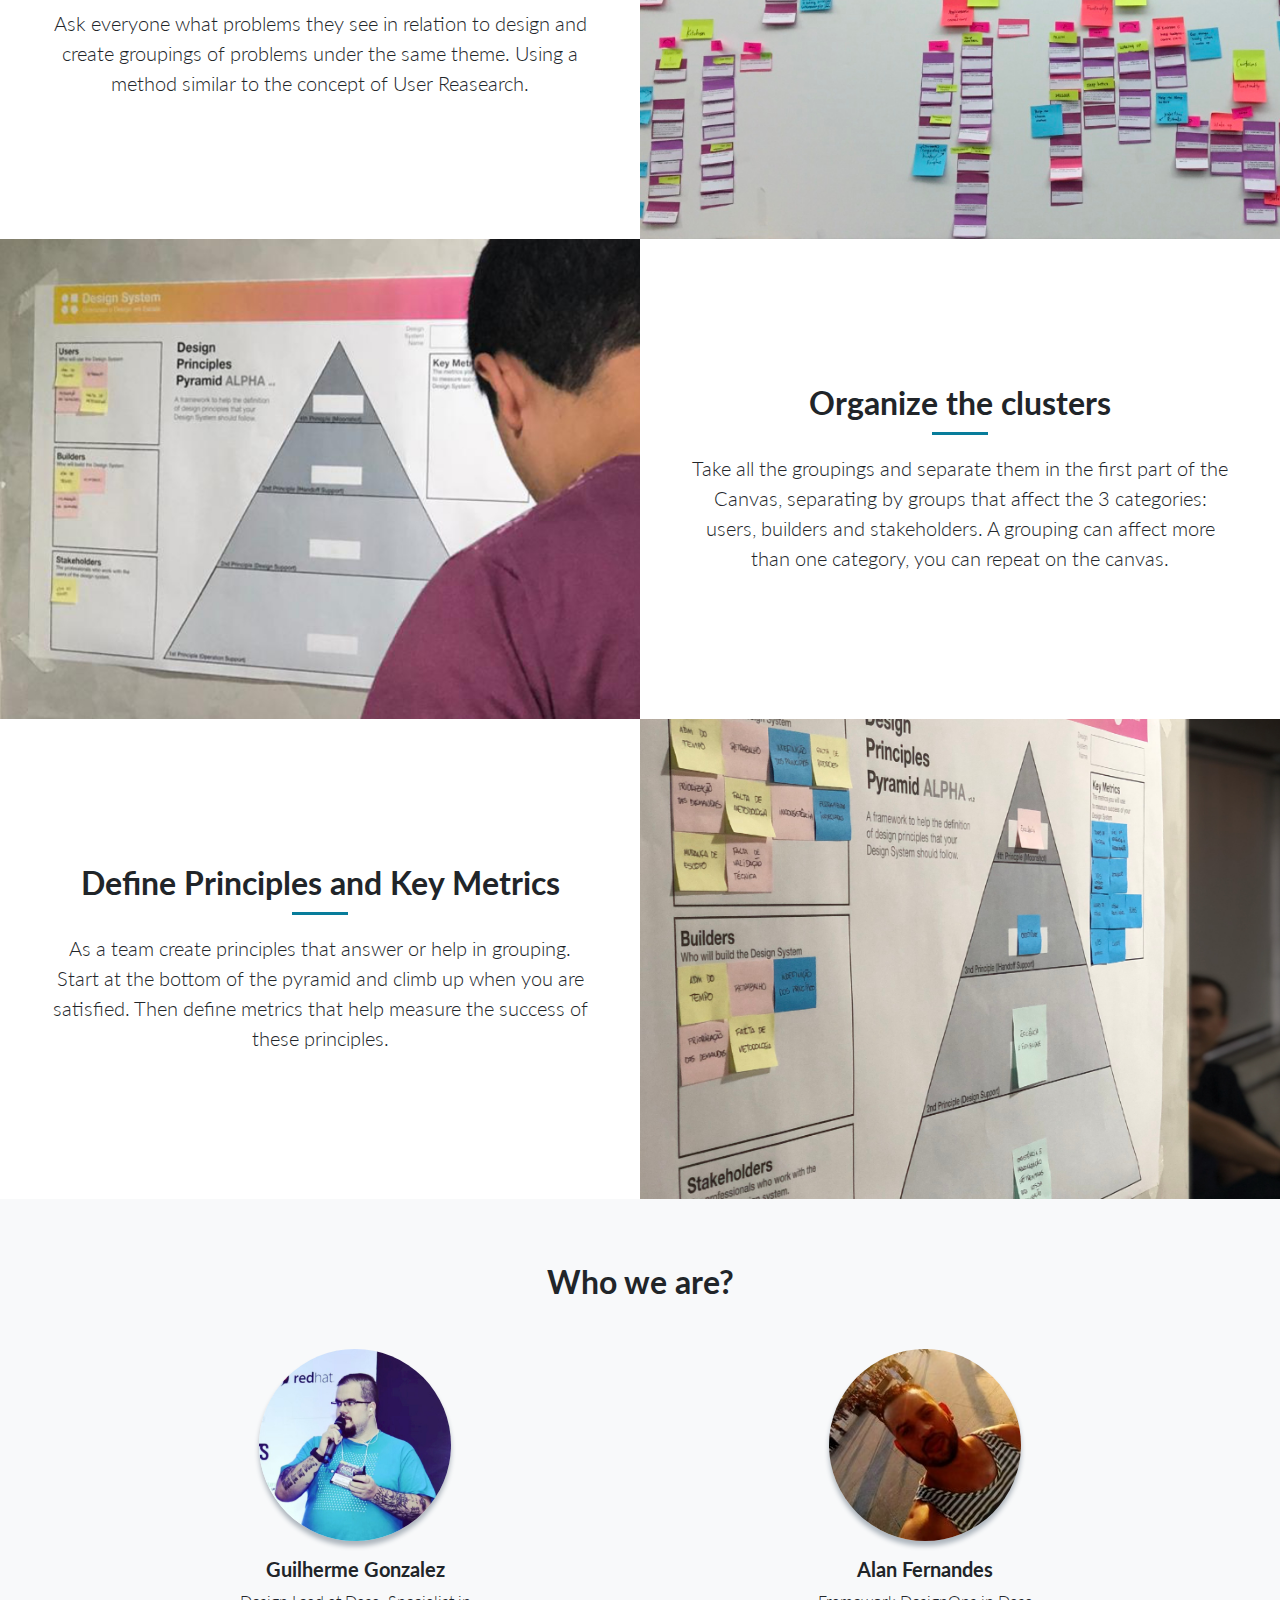
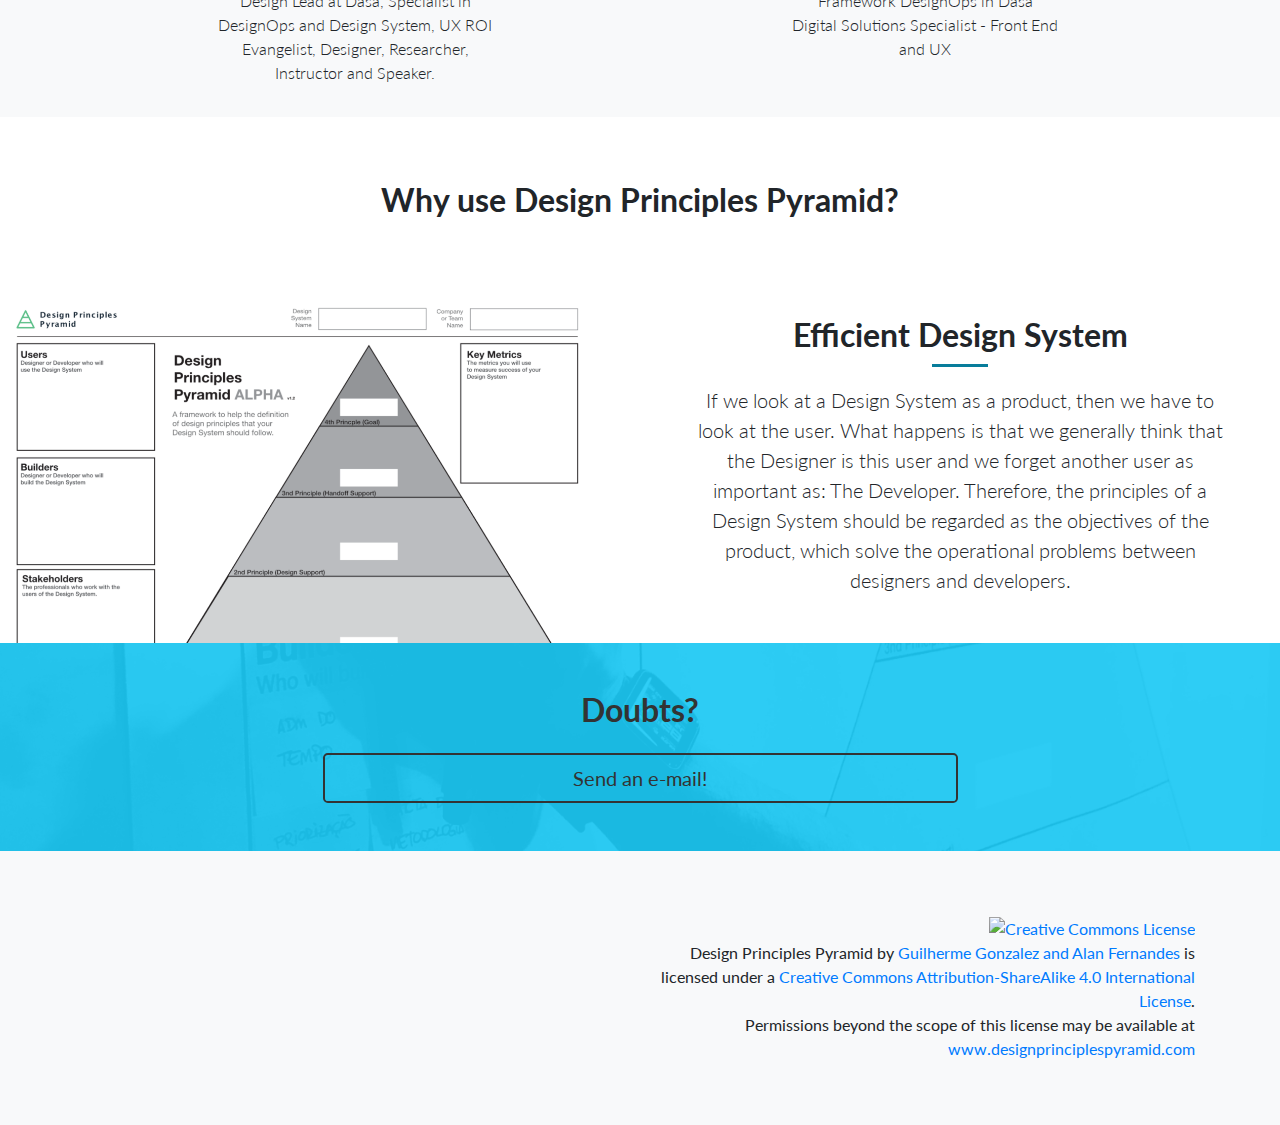
==== commit 0671e1d8: "flags and mobile fix" ====
--- a/index-en.html
+++ b/index-en.html
@@ -53,12 +53,11 @@
               <li class="nav-item">
                 <a class="nav-link scroll" href="#DesignPrinciplesCanvas" title="Design Principles Canvas">Design Principles Canvas</a>
               </li>
+              <ul class="languagepicker">
+                <a href="index.html"><li><img src="img/br.png"/>Portuguese</li></a>
+              </ul>
             </ul>
           </div>          
-          <ul class="languagepicker">
-            <a href="index-en.html"><li>English</li></a>
-            <a href="index.html"><li>Portuguese</li></a>
-          </ul>
       </nav>
       <!-- END MENU NAVBAR -->
 
--- a/css/landing-page.min.css
+++ b/css/landing-page.min.css
@@ -44,16 +44,9 @@
 	display: inline-block;
 	padding: 0;
 	height: 40px;
-	overflow: hidden;
-	transition: all .3s ease;
 	margin: 0 50px 10px 0;
 	vertical-align: top;
-	float: left;
-}
-
-.languagepicker:hover {
-	/* don't forget the 1px border */
-	height: 81px;
+	float: right;
 }
 
 .languagepicker a{
@@ -78,7 +71,8 @@
 }
 
 .languagepicker li img {
-	margin-right: 5px;
+    margin-right: 5px;
+    height: 22px;
 }
 
 .roundborders {
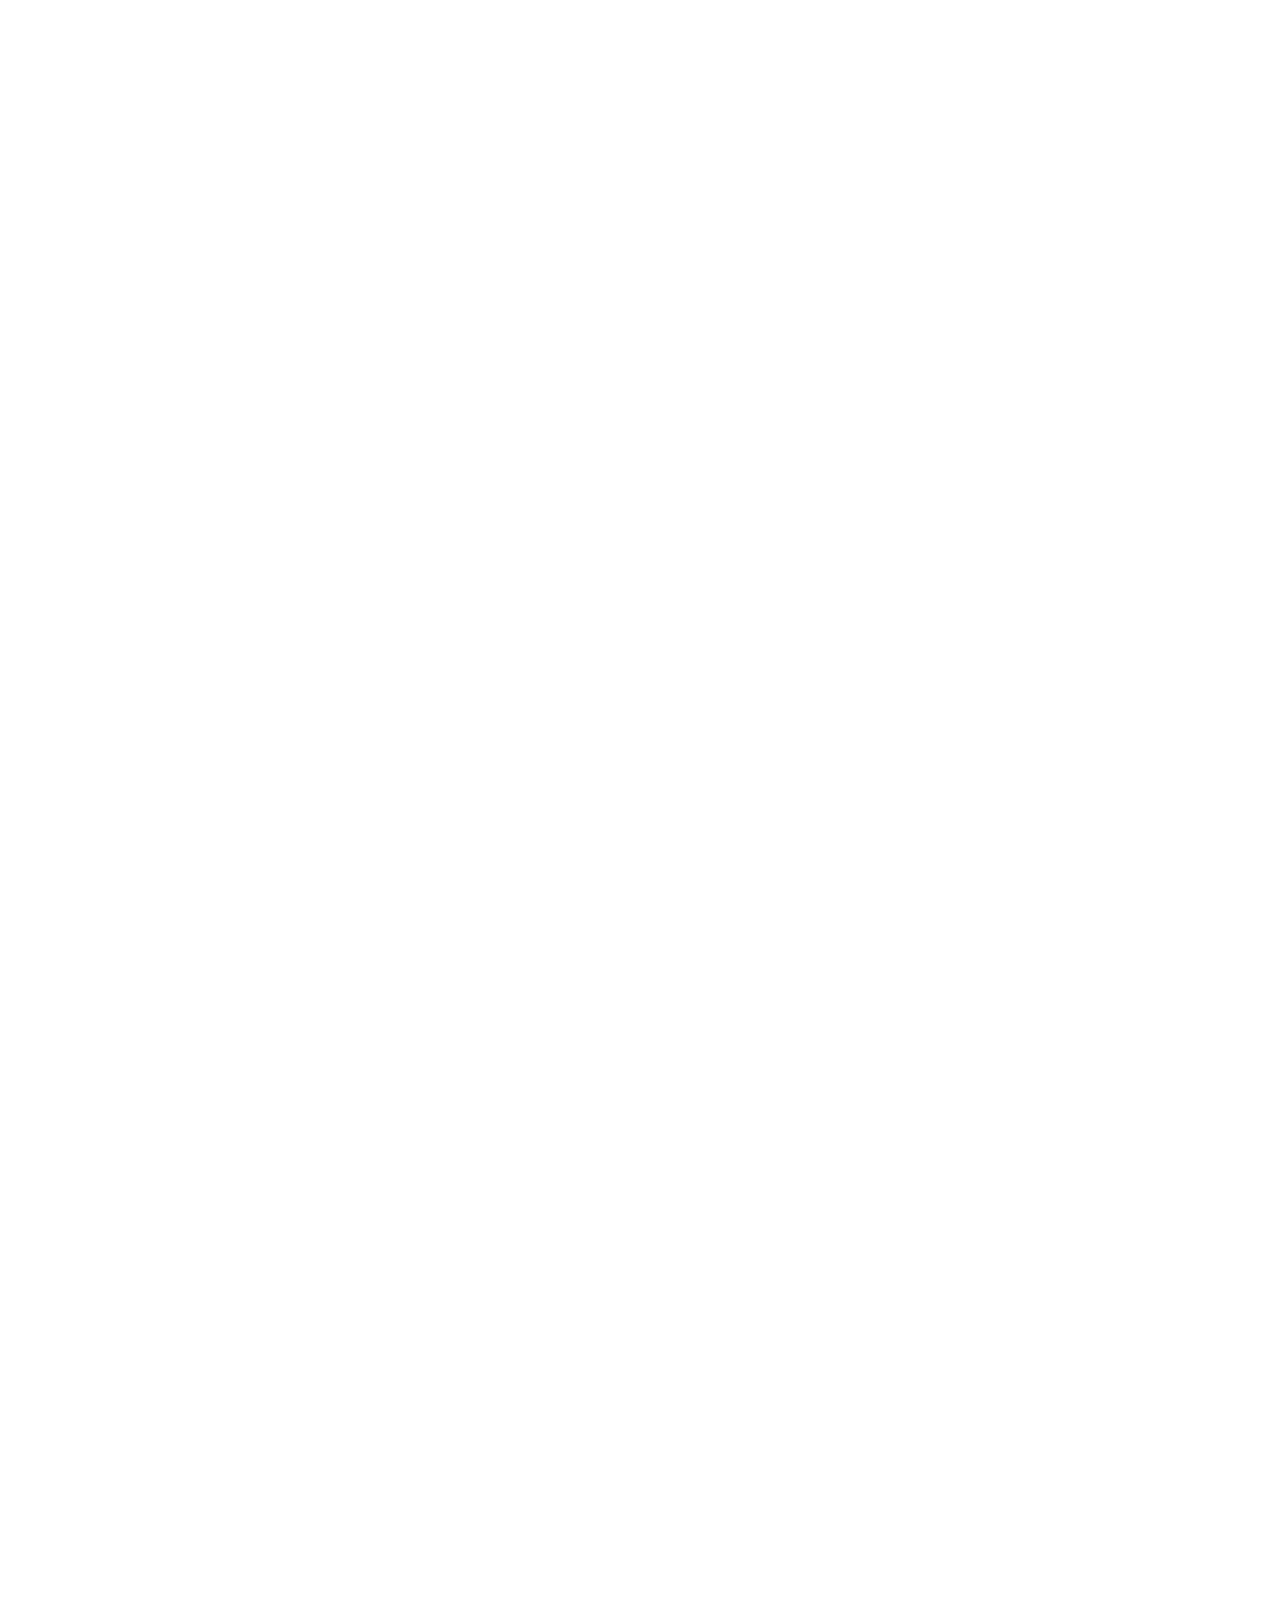
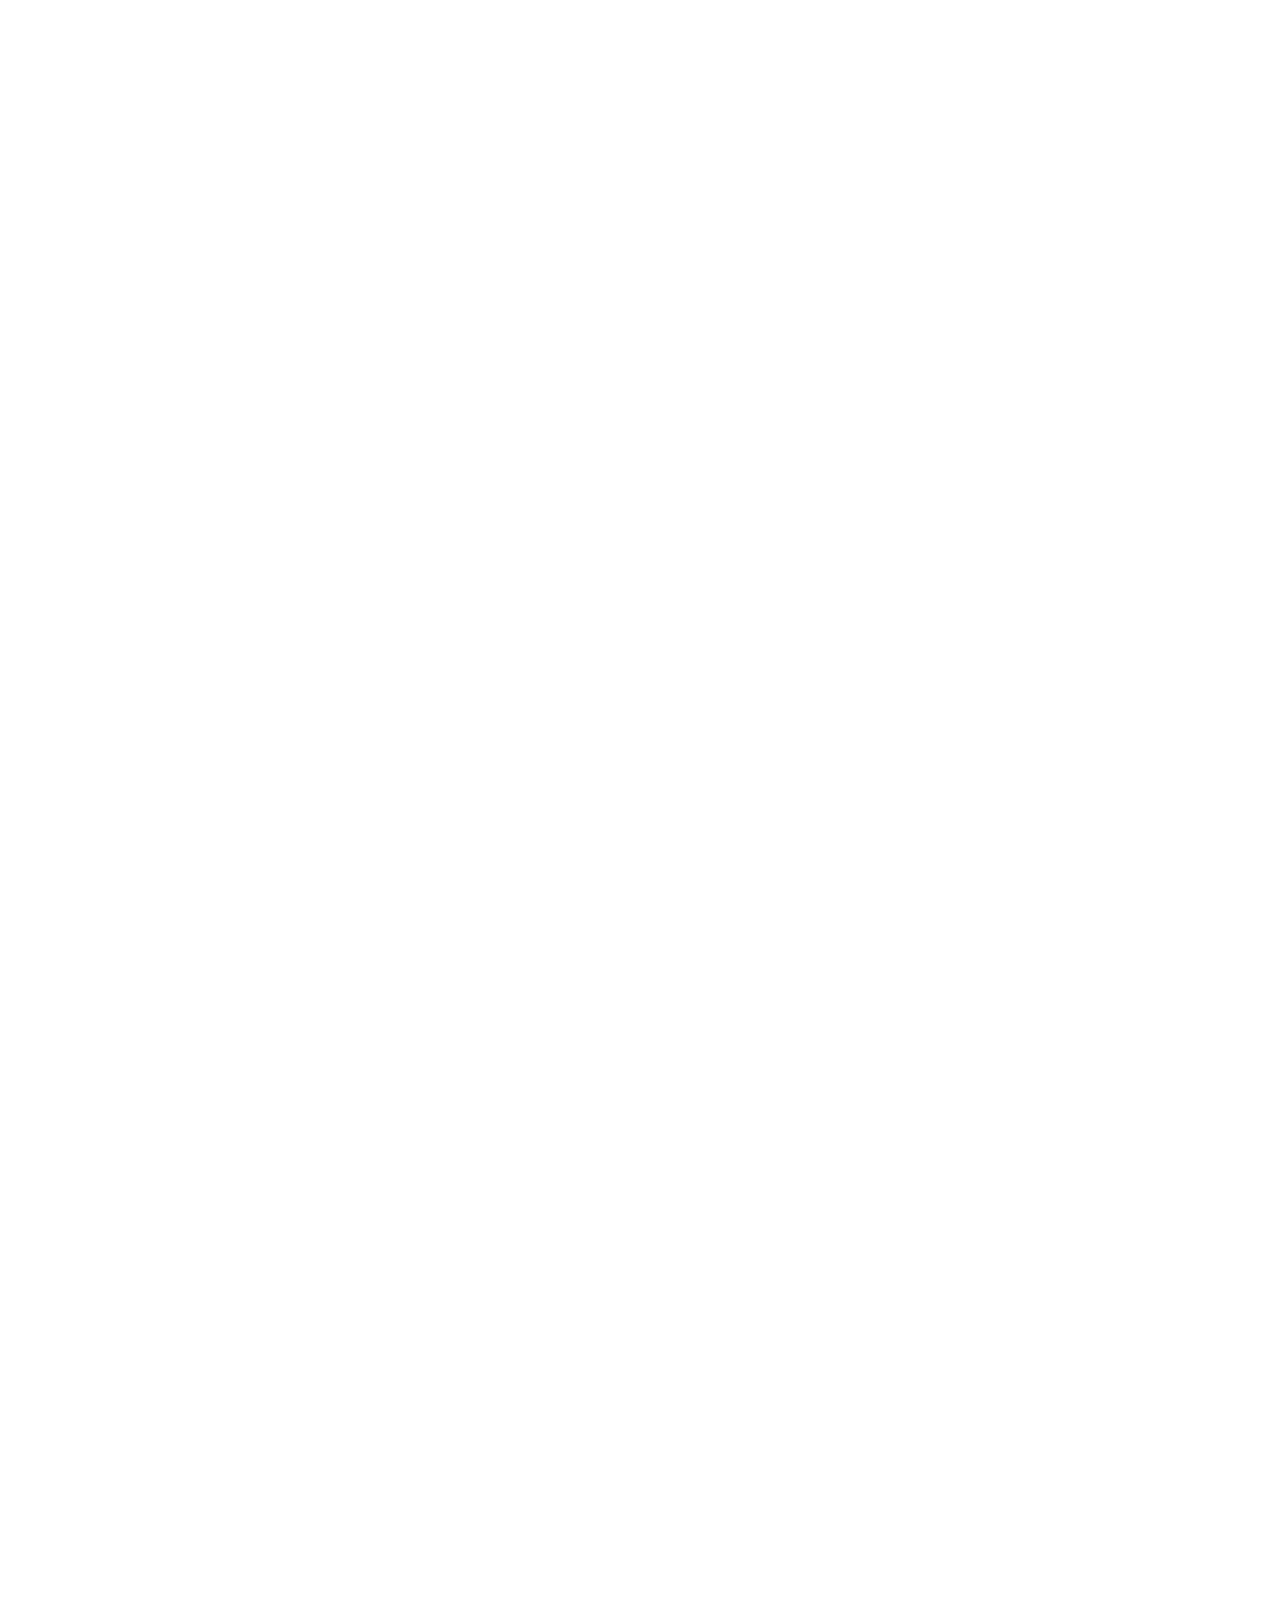
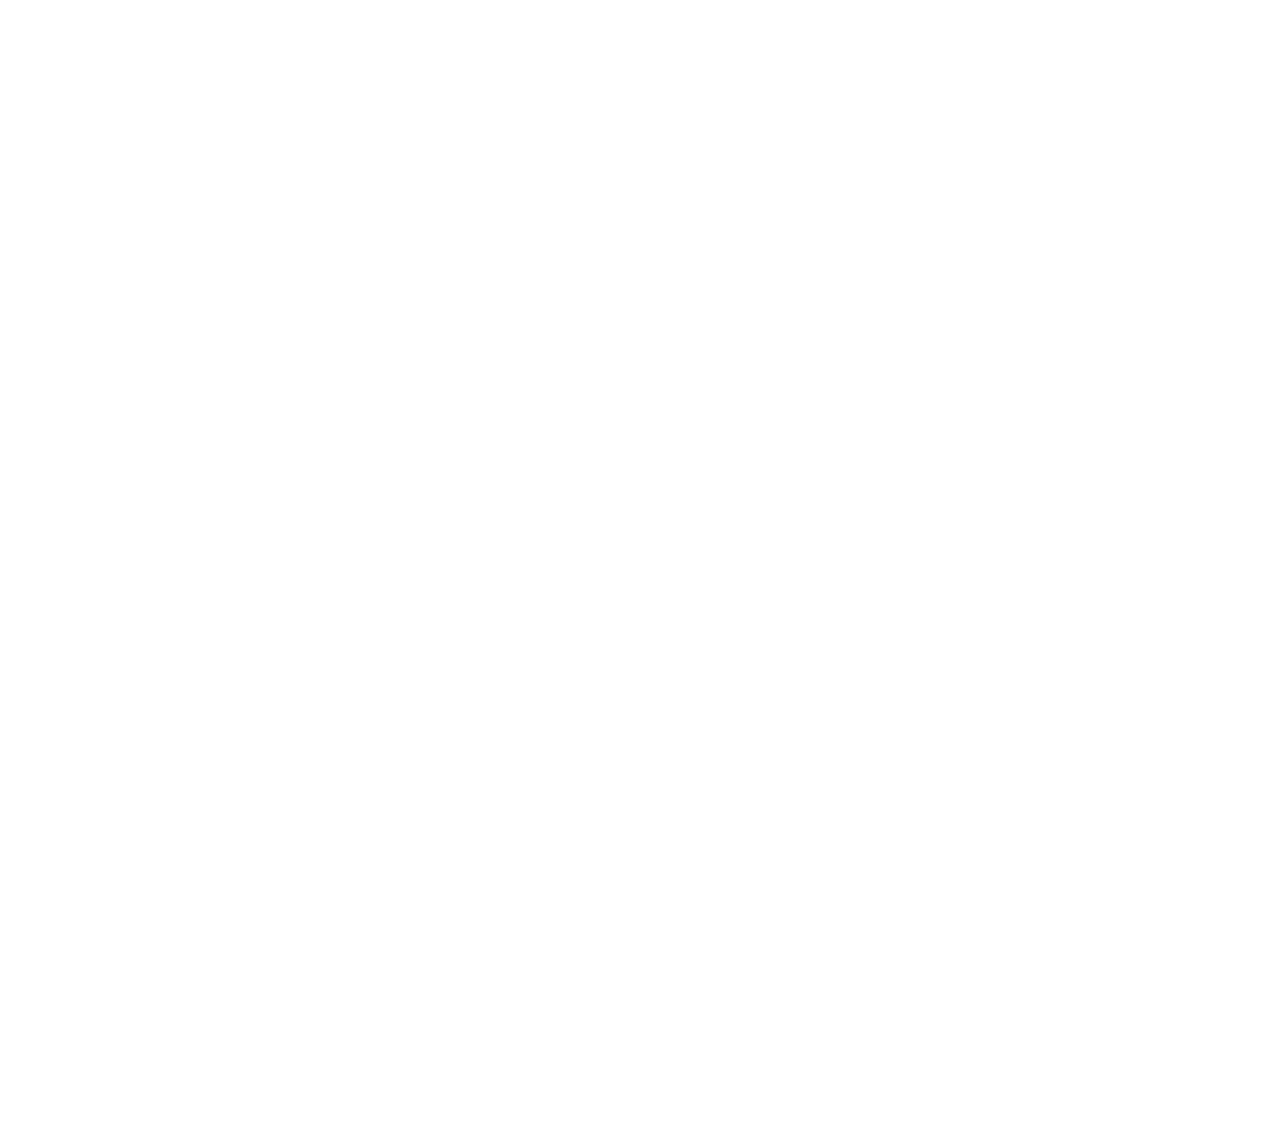
==== commit aebe4e81: "GO" ====
--- a/index-en.html
+++ b/index-en.html
@@ -7,7 +7,22 @@
   <meta name="viewport" content="width=device-width, initial-scale=1, shrink-to-fit=no">
   <meta name="description" content="">
   <meta name="author" content="">
-
+  
+  <!-- Google Tag Manager -->
+    <script>(function(w,d,s,l,i){w[l]=w[l]||[];w[l].push({'gtm.start':
+    new Date().getTime(),event:'gtm.js'});var f=d.getElementsByTagName(s)[0],
+    j=d.createElement(s),dl=l!='dataLayer'?'&l='+l:'';j.async=true;j.src=
+    'https://www.googletagmanager.com/gtm.js?id='+i+dl;f.parentNode.insertBefore(j,f);
+    })(window,document,'script','dataLayer','GTM-5LW66D7');</script>
+  <!-- End Google Tag Manager -->
+    <!-- Anti-flicker snippet (recommended)  -->
+    <style>.async-hide { opacity: 0 !important} </style>
+    <script>(function(a,s,y,n,c,h,i,d,e){s.className+=' '+y;h.start=1*new Date;
+    h.end=i=function(){s.className=s.className.replace(RegExp(' ?'+y),'')};
+    (a[n]=a[n]||[]).hide=h;setTimeout(function(){i();h.end=null},c);h.timeout=c;
+    })(window,document.documentElement,'async-hide','dataLayer',4000,
+    {'GTM-5LW66D7':true});</script>
+  
   <title>Design Principles Pyramid</title>
 
   <!-- Bootstrap core CSS -->
@@ -24,6 +39,11 @@
 </head>
 
 <body>
+  
+<!-- Google Tag Manager (noscript) -->
+<noscript><iframe src="https://www.googletagmanager.com/ns.html?id=GTM-5LW66D7"
+height="0" width="0" style="display:none;visibility:hidden"></iframe></noscript>
+<!-- End Google Tag Manager (noscript) -->
 
   <!-- Navigation -->
   <nav class="navbar navbar-light bg-light static-top">
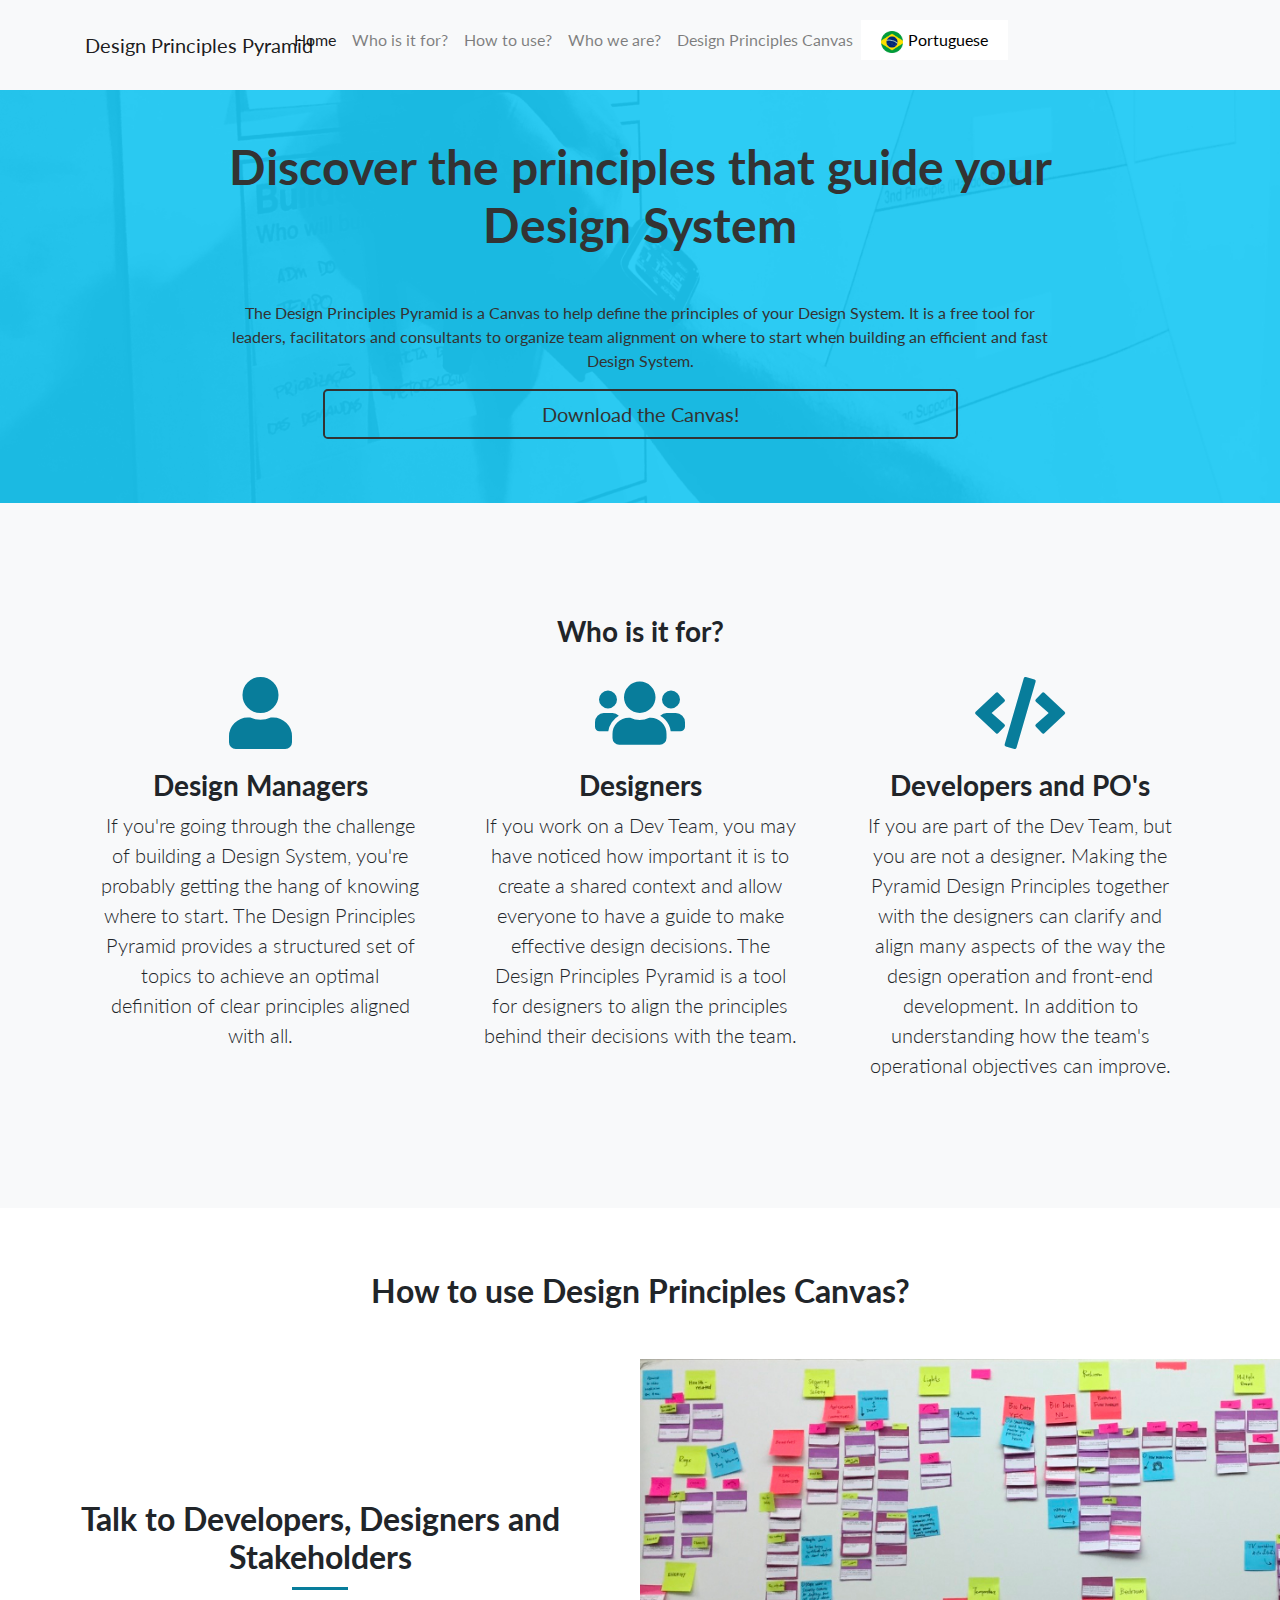
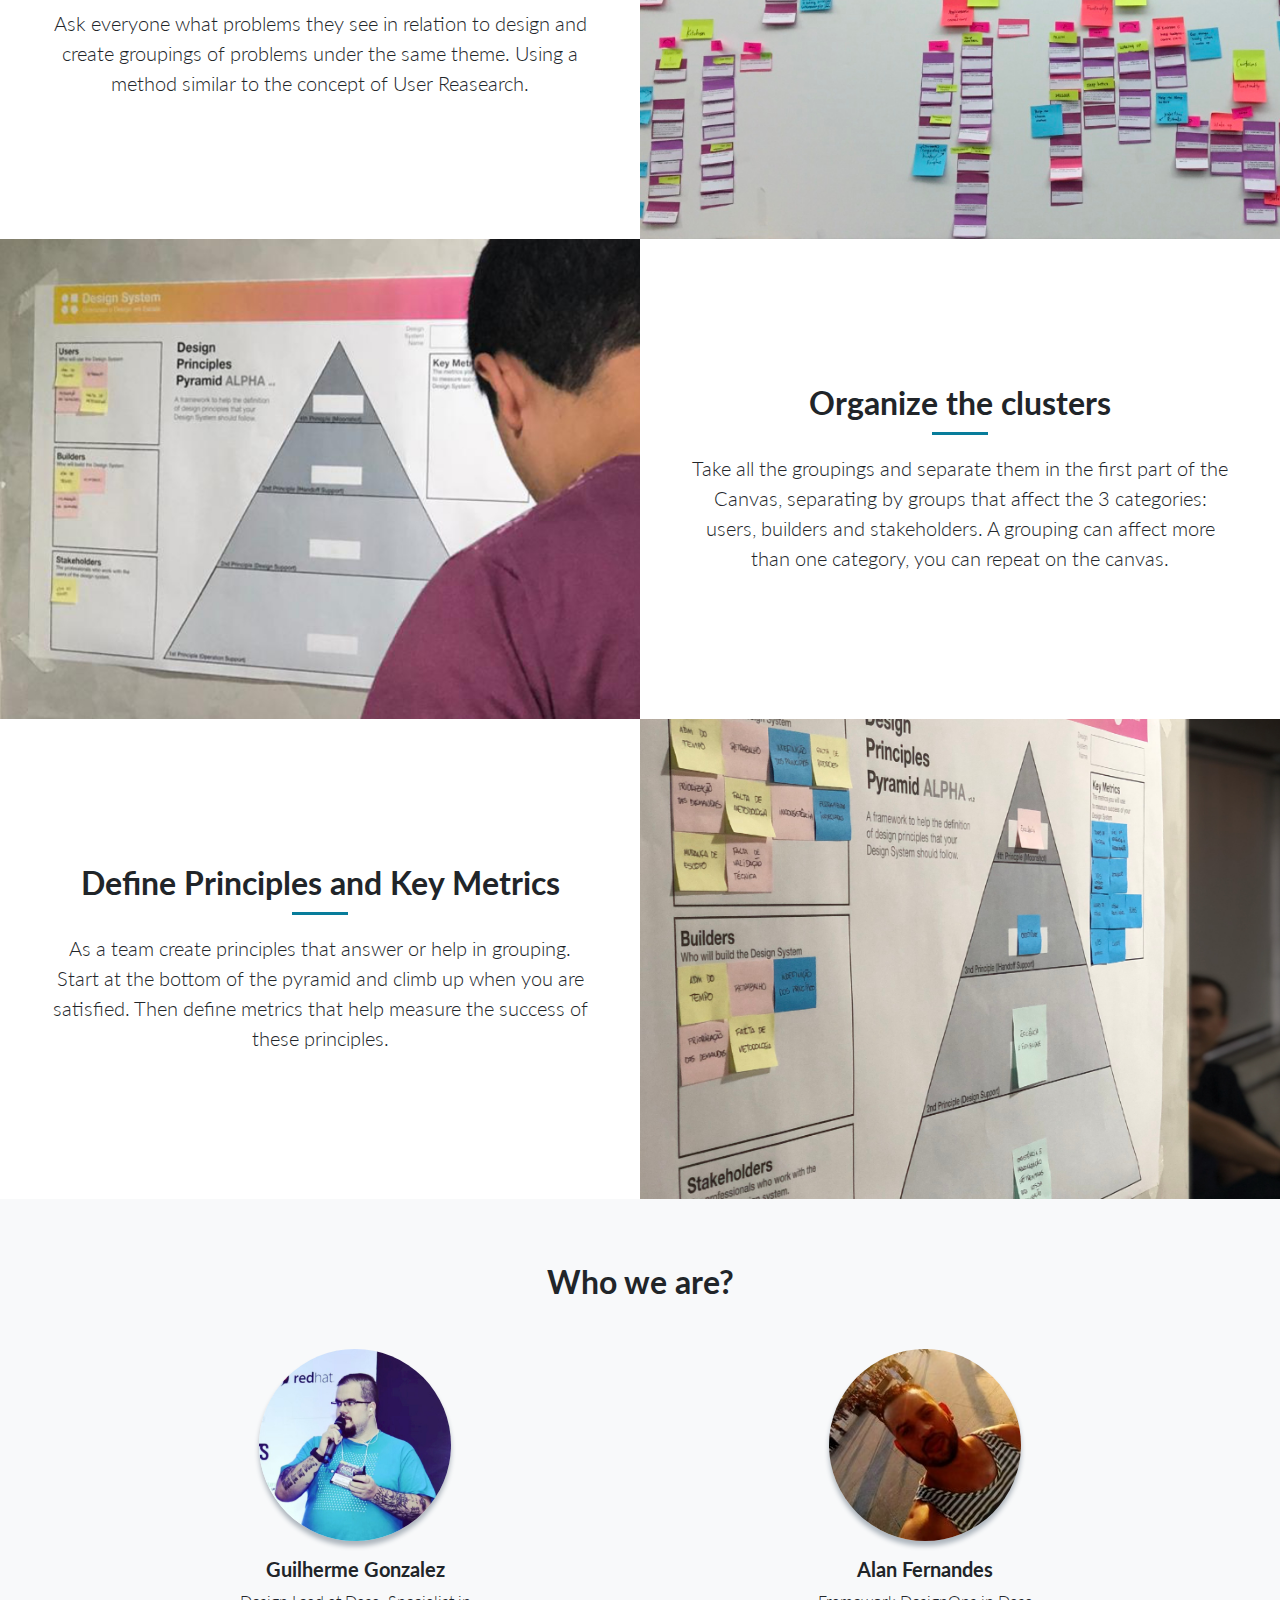
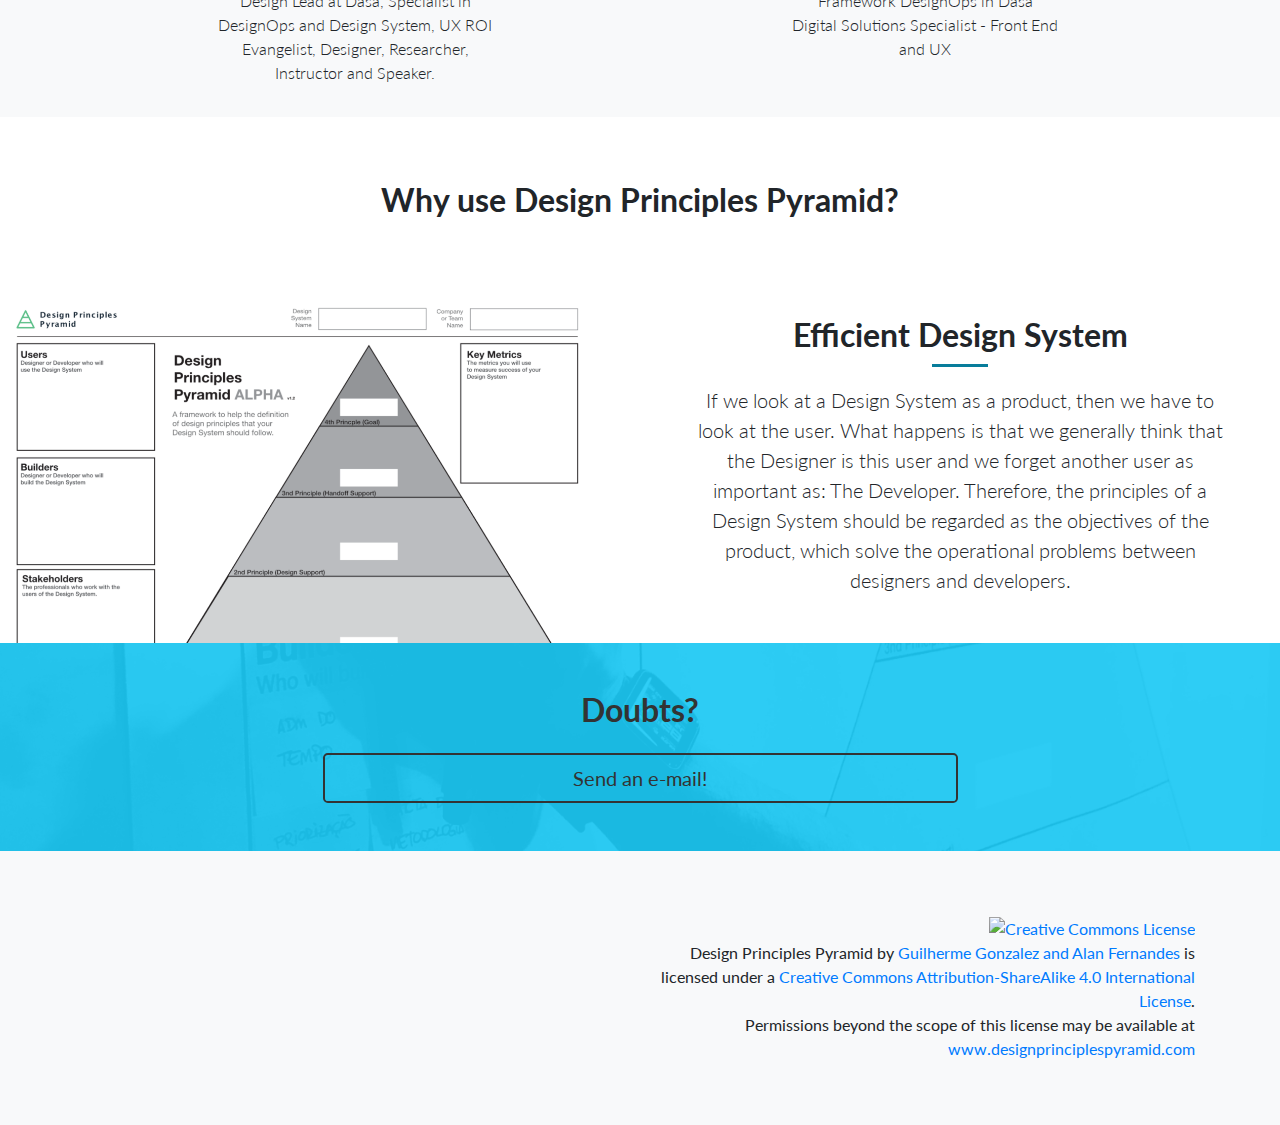
==== commit a5cedc4f: "Update index-en.html" ====
--- a/index-en.html
+++ b/index-en.html
@@ -15,13 +15,6 @@
     'https://www.googletagmanager.com/gtm.js?id='+i+dl;f.parentNode.insertBefore(j,f);
     })(window,document,'script','dataLayer','GTM-5LW66D7');</script>
   <!-- End Google Tag Manager -->
-    <!-- Anti-flicker snippet (recommended)  -->
-    <style>.async-hide { opacity: 0 !important} </style>
-    <script>(function(a,s,y,n,c,h,i,d,e){s.className+=' '+y;h.start=1*new Date;
-    h.end=i=function(){s.className=s.className.replace(RegExp(' ?'+y),'')};
-    (a[n]=a[n]||[]).hide=h;setTimeout(function(){i();h.end=null},c);h.timeout=c;
-    })(window,document.documentElement,'async-hide','dataLayer',4000,
-    {'GTM-5LW66D7':true});</script>
   
   <title>Design Principles Pyramid</title>
 
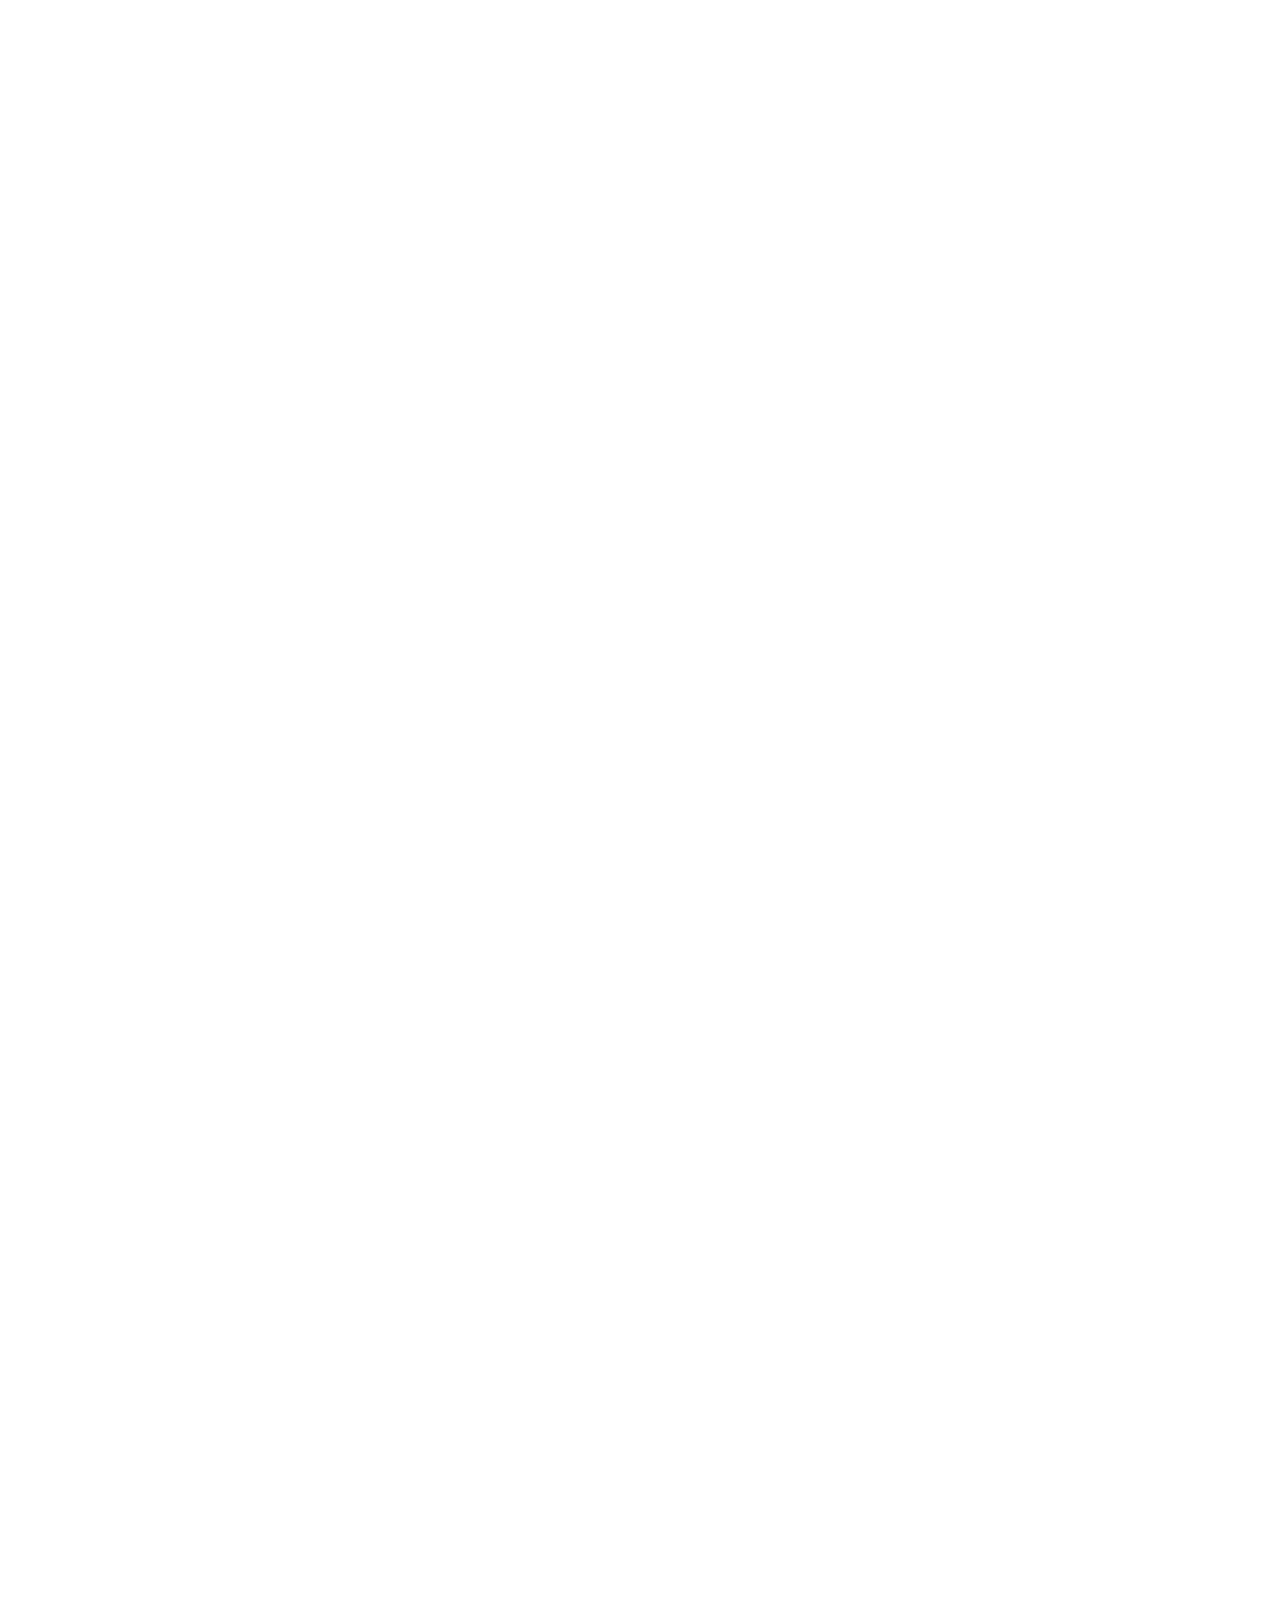
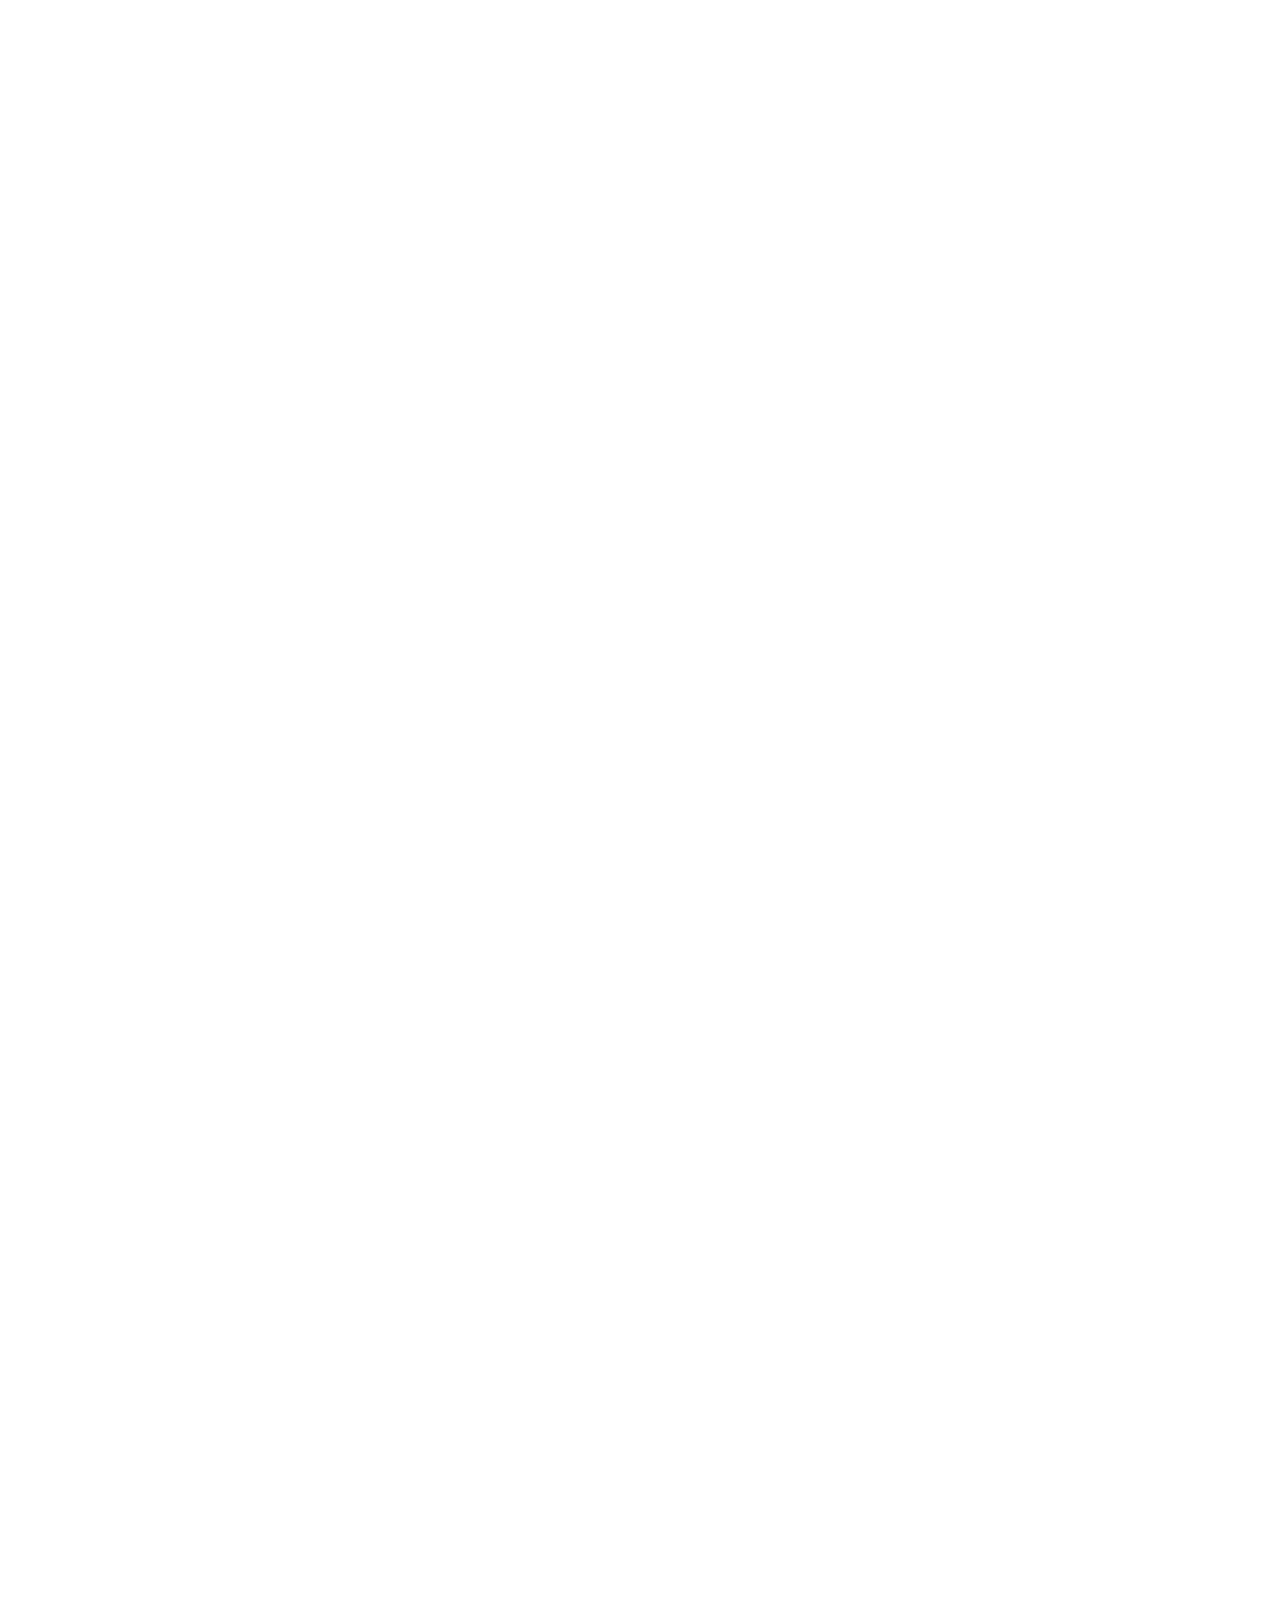
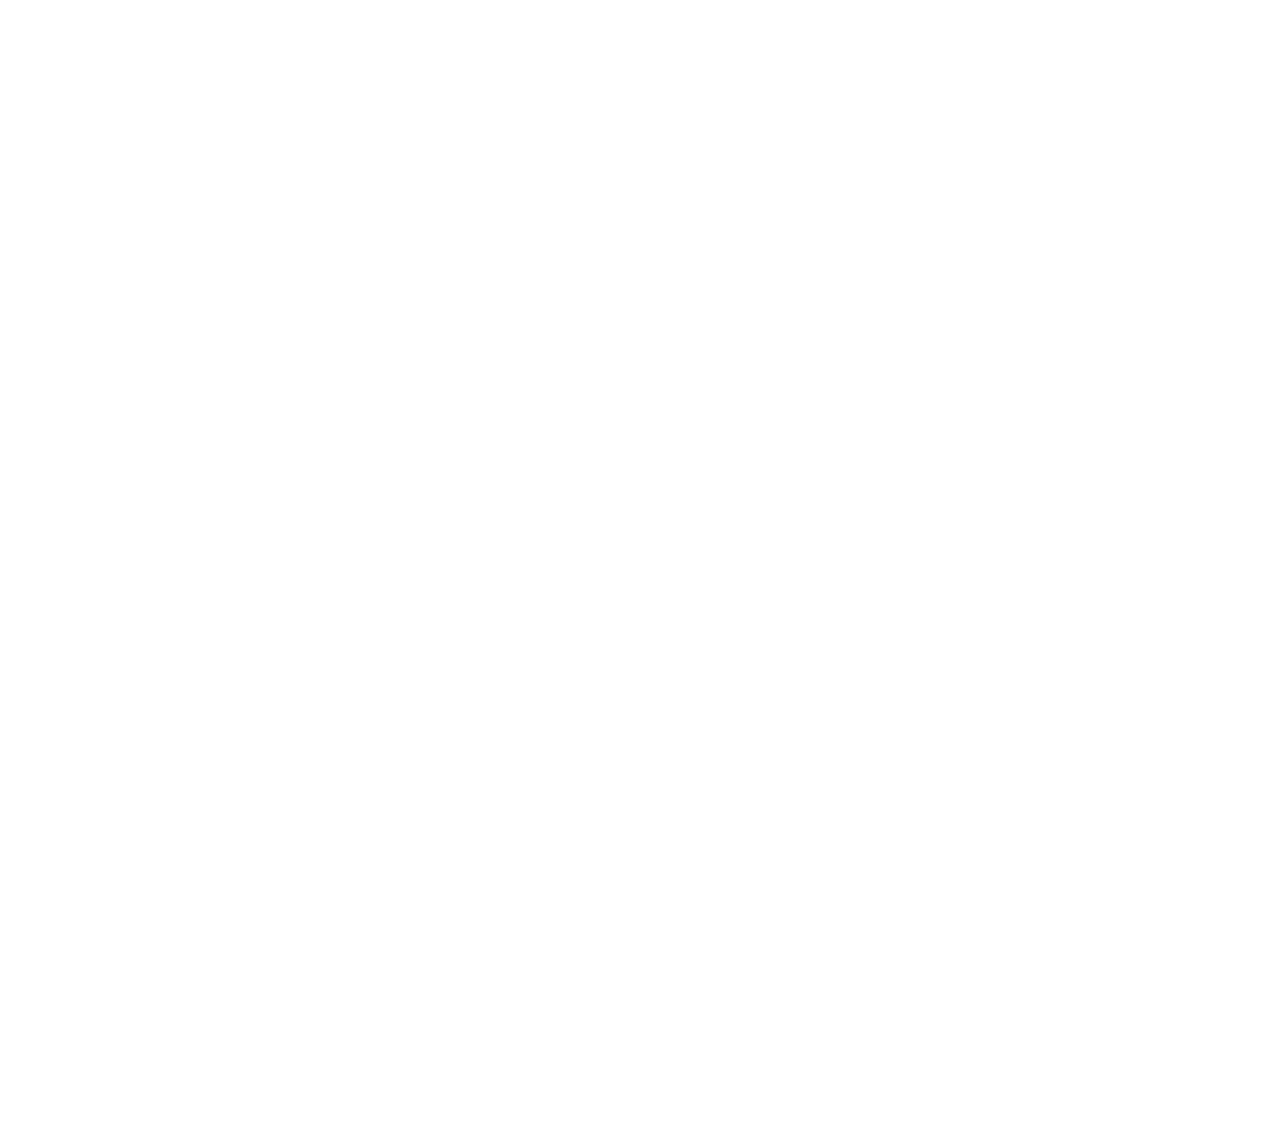
==== commit 20ab9fa8: "Update index-en.html" ====
--- a/index-en.html
+++ b/index-en.html
@@ -15,6 +15,14 @@
     'https://www.googletagmanager.com/gtm.js?id='+i+dl;f.parentNode.insertBefore(j,f);
     })(window,document,'script','dataLayer','GTM-5LW66D7');</script>
   <!-- End Google Tag Manager -->
+  <!-- Page hiding snippet (recommended) -->
+<style>.async-hide { opacity: 0 !important} </style>
+<script>
+(function(a,s,y,n,c,h,i,d,e){s.className+=' '+y;
+h.end=i=function(){s.className=s.className.replace(RegExp(' ?'+y),'')};
+(a[n]=a[n]||[]).hide=h;setTimeout(function(){i();h.end=null},c);
+})(window,document.documentElement,'async-hide','dataLayer',4000,{'GTM-5LW66D7':true});
+</script>
   
   <title>Design Principles Pyramid</title>
 
